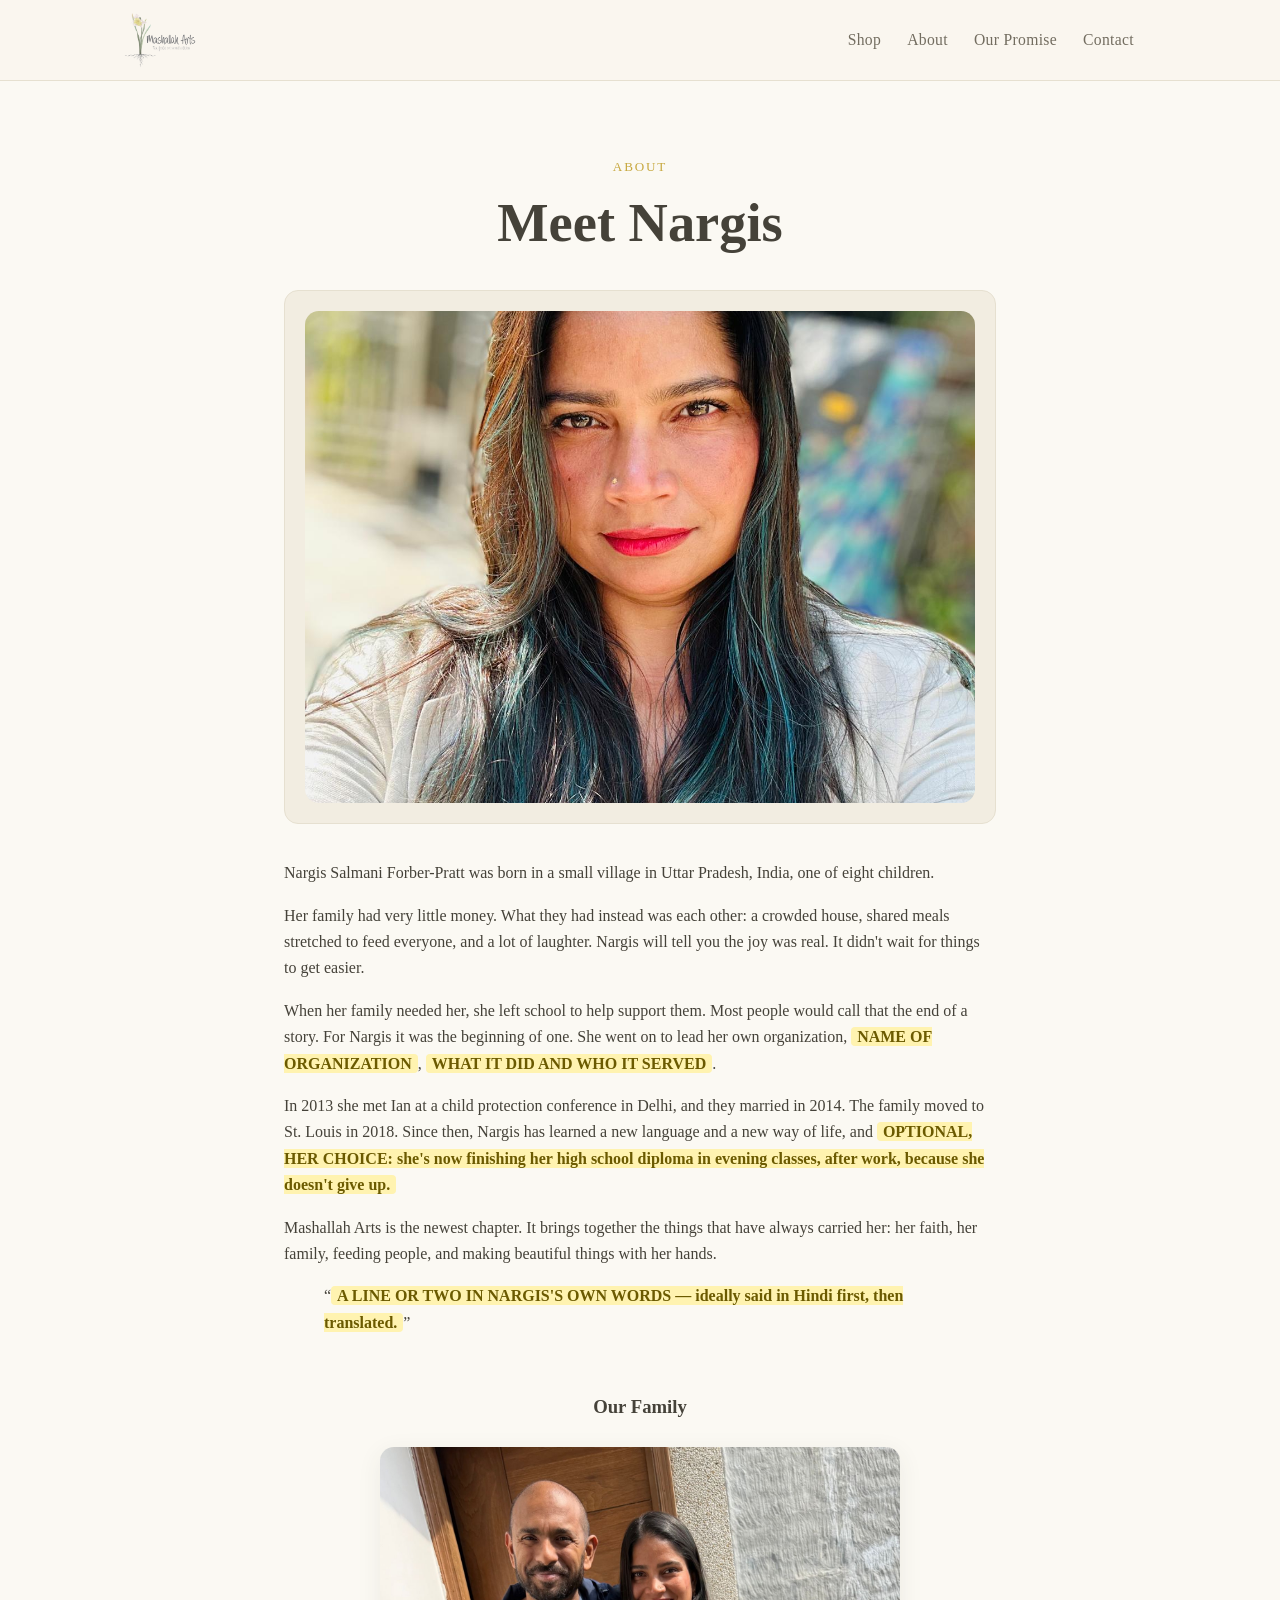
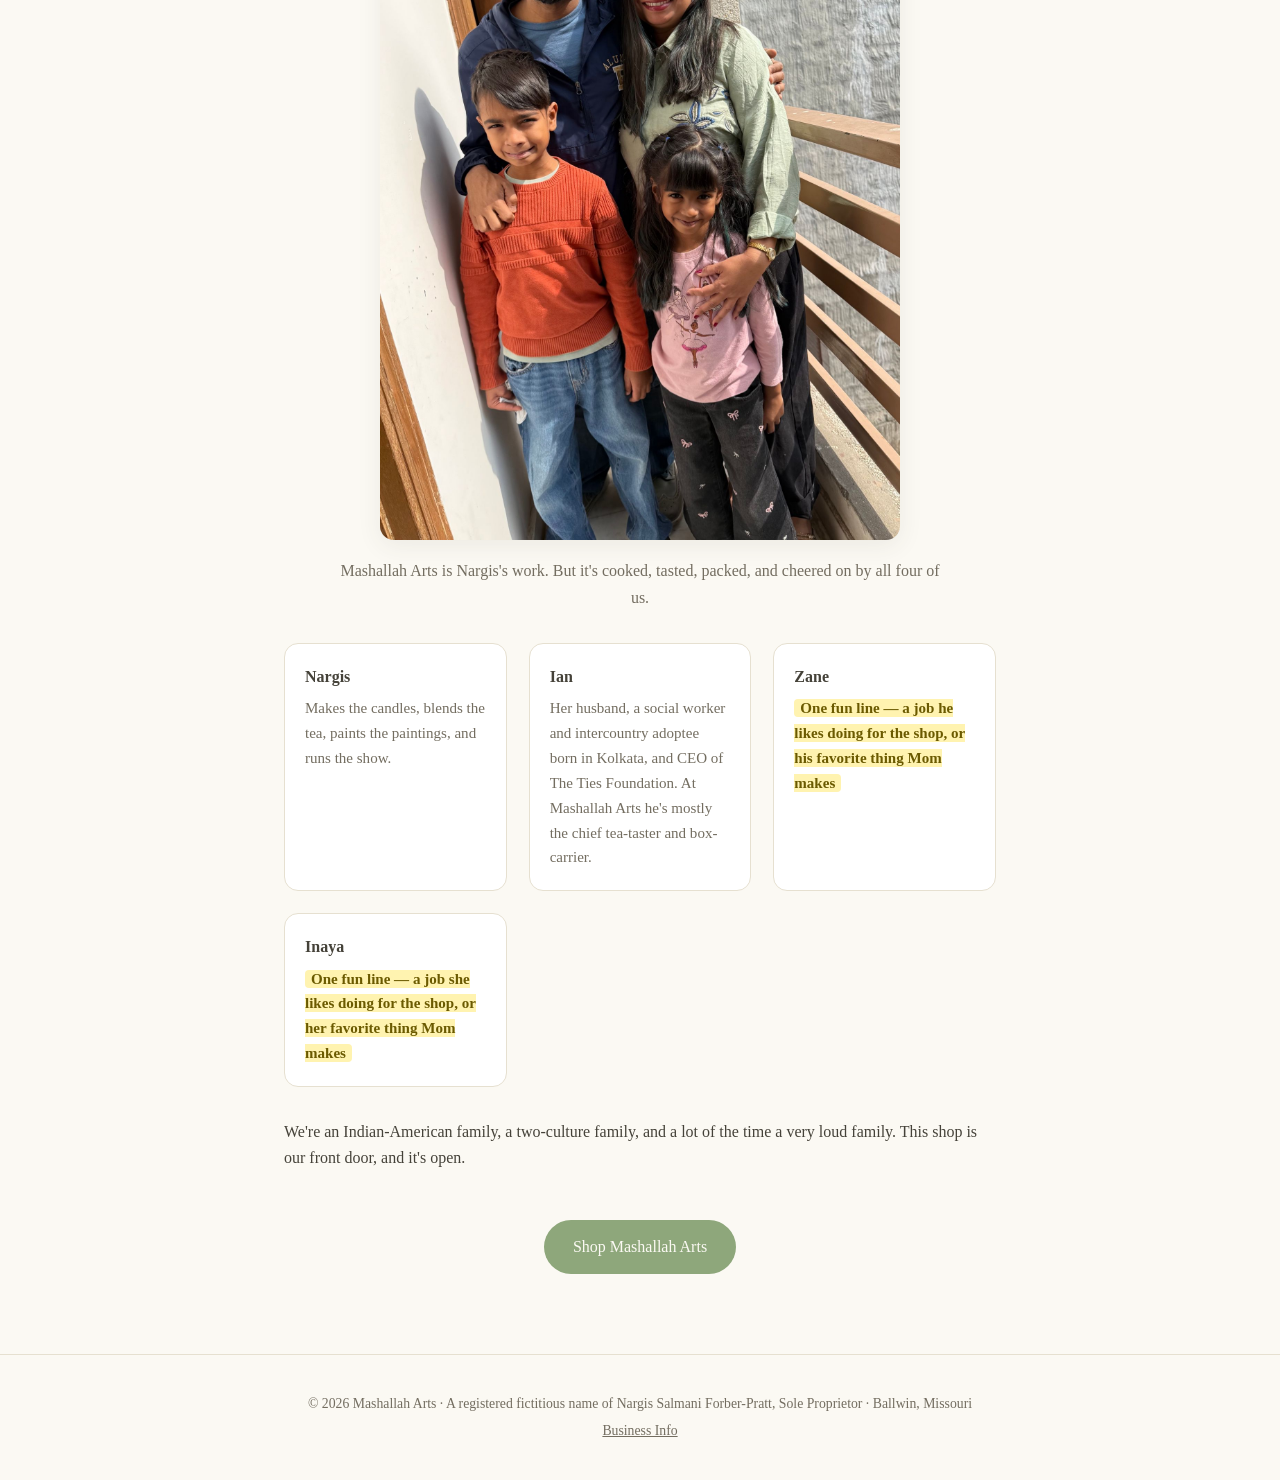
==== about.html @ 8e3b0c5c "Fix logo: transparent background, use as wide wordmark instead of squeezed square icon, sized much l" ====
<!doctype html>
<html lang="en">
<head>
<meta charset="utf-8" />
<meta name="viewport" content="width=device-width, initial-scale=1" />
<title>Meet Nargis — Mashallah Arts</title>
<meta name="description" content="Nargis Salmani Forber-Pratt's story, from a village in Uttar Pradesh to Mashallah Arts in Ballwin, Missouri, and the family behind it." />
<link rel="stylesheet" href="assets/style.css" />
</head>
<body>

<header class="site-header" id="siteHeader">
  <div class="nav-row">
    <a class="brand" href="index.html">
      <span class="brand-mark"><img src="assets/images/logo-wordmark.png" alt="Mashallah Arts logo" /></span>
    </a>
    <nav class="main-nav">
      <a href="shop.html">Shop</a>
      <a href="about.html">About</a>
      <a href="heard-and-seen.html">Our Promise</a>
      <a href="index.html#contact">Contact</a>
      <div id="google_translate_element"></div>
    </nav>
  </div>
</header>

<section class="hero" style="padding-bottom: 12px;">
  <div class="container">
    <span class="eyebrow">About</span>
    <h1>Meet Nargis</h1>
  </div>
</section>

<section style="padding-top: 8px;">
  <div class="container" style="max-width: 760px;">
    <div class="story-photo" style="aspect-ratio: 4/3; margin-bottom: 36px;">
      <img src="assets/images/nargis.jpg" alt="Nargis Salmani Forber-Pratt" />
    </div>

    <p>Nargis Salmani Forber-Pratt was born in a small village in Uttar Pradesh, India, one of eight children.</p>

    <p>Her family had very little money. What they had instead was each other: a crowded house, shared meals stretched to feed everyone, and a lot of laughter. Nargis will tell you the joy was real. It didn't wait for things to get easier.</p>

    <p>When her family needed her, she left school to help support them. Most people would call that the end of a story. For Nargis it was the beginning of one. She went on to lead her own organization, <span class="placeholder">NAME OF ORGANIZATION</span>, <span class="placeholder">WHAT IT DID AND WHO IT SERVED</span>.</p>

    <p>In 2013 she met Ian at a child protection conference in Delhi, and they married in 2014. The family moved to St. Louis in 2018. Since then, Nargis has learned a new language and a new way of life, and <span class="placeholder">OPTIONAL, HER CHOICE: she's now finishing her high school diploma in evening classes, after work, because she doesn't give up.</span></p>

    <p>Mashallah Arts is the newest chapter. It brings together the things that have always carried her: her faith, her family, feeding people, and making beautiful things with her hands.</p>

    <blockquote>&ldquo;<span class="placeholder">A LINE OR TWO IN NARGIS'S OWN WORDS — ideally said in Hindi first, then translated.</span>&rdquo;</blockquote>

    <h3 style="margin-top: 56px; text-align:center;">Our Family</h3>

    <div class="family-strip" style="margin-top: 24px;">
      <img src="assets/images/family.jpg" alt="Nargis with her husband Ian, and their children Zane and Inaya" />
      <p>Mashallah Arts is Nargis's work. But it's cooked, tasted, packed, and cheered on by all four of us.</p>
    </div>

    <div class="family-people">
      <div class="person">
        <h4>Nargis</h4>
        <p>Makes the candles, blends the tea, paints the paintings, and runs the show.</p>
      </div>
      <div class="person">
        <h4>Ian</h4>
        <p>Her husband, a social worker and intercountry adoptee born in Kolkata, and CEO of The Ties Foundation. At Mashallah Arts he's mostly the chief tea-taster and box-carrier.</p>
      </div>
      <div class="person">
        <h4>Zane</h4>
        <p><span class="placeholder">One fun line — a job he likes doing for the shop, or his favorite thing Mom makes</span></p>
      </div>
      <div class="person">
        <h4>Inaya</h4>
        <p><span class="placeholder">One fun line — a job she likes doing for the shop, or her favorite thing Mom makes</span></p>
      </div>
    </div>

    <p style="margin-top: 32px;">We're an Indian-American family, a two-culture family, and a lot of the time a very loud family. This shop is our front door, and it's open.</p>

    <p style="text-align:center; margin-top: 48px;">
      <a class="btn btn-primary" href="shop.html">Shop Mashallah Arts</a>
    </p>
  </div>
</section>

<footer class="site-footer">
  <div class="container">
    <p>&copy; <span id="year"></span> Mashallah Arts &middot; A registered fictitious name of Nargis Salmani Forber-Pratt, Sole Proprietor &middot; Ballwin, Missouri</p>
    <p class="footer-links"><a href="business-info.html">Business Info</a></p>
  </div>
</footer>

<script>
document.getElementById('year').textContent = new Date().getFullYear();
function googleTranslateElementInit() {
  new google.translate.TranslateElement({ pageLanguage: 'en', autoDisplay: false }, 'google_translate_element');
}
</script>
<script src="https://translate.google.com/translate_a/element.js?cb=googleTranslateElementInit"></script>
</body>
</html>
---- assets/style.css ----
:root {
  --cream: #fbf9f3;
  --cream-dark: #f2ede1;
  --ink: #454239;
  --ink-soft: #736d60;
  --saffron: #e3c765;
  --saffron-dark: #c7a83f;
  --leaf: #8ea77b;
  --leaf-dark: #6a8459;
  --leaf-pale: #dbe6d2;
  --line: #e6e0d0;
  --radius: 14px;
  --shadow: 0 6px 24px rgba(69, 66, 57, 0.08);
}

@import url('https://fonts.googleapis.com/css2?family=Archivo:wght@600;800;900&family=Noto+Sans+Devanagari:wght@400;600&display=swap');

* { box-sizing: border-box; }

html { scroll-behavior: smooth; }

body {
  margin: 0;
  font-family: "Georgia", "Iowan Old Style", "Palatino Linotype", serif;
  background: var(--cream);
  color: var(--ink);
  line-height: 1.65;
}

img { max-width: 100%; display: block; }

a { color: var(--leaf-dark); }

.container {
  max-width: 1080px;
  margin: 0 auto;
  padding: 0 24px;
}

/* Header */
header.site-header {
  position: sticky;
  top: 0;
  z-index: 20;
  background: rgba(250, 246, 238, 0.94);
  backdrop-filter: blur(6px);
  border-bottom: 1px solid var(--line);
}

.nav-row {
  display: flex;
  align-items: center;
  justify-content: space-between;
  padding: 12px 24px;
  max-width: 1080px;
  margin: 0 auto;
}

header.site-header.transparent .nav-row { padding: 18px 24px; }

.brand {
  display: flex;
  align-items: center;
  gap: 10px;
  font-family: "Iowan Old Style", Georgia, serif;
  font-size: 1.3rem;
  font-weight: 700;
  color: var(--ink);
  text-decoration: none;
}

.brand-mark {
  display: inline-flex;
  align-items: center;
}
.brand-mark img {
  height: 56px;
  width: auto;
  display: block;
}

header.site-header.transparent .brand-mark img {
  height: 110px;
  filter: drop-shadow(0 2px 10px rgba(0,0,0,0.45));
}

@media (max-width: 760px) {
  .brand-mark img { height: 42px; }
  header.site-header.transparent .brand-mark img { height: 72px; }
}

/* Google Translate widget */
#google_translate_element {
  margin-left: 18px;
  display: inline-block;
  vertical-align: middle;
}
.goog-te-gadget { font-family: inherit !important; font-size: 0 !important; }
.goog-te-gadget .goog-te-combo {
  font-size: 0.86rem;
  padding: 6px 10px;
  border-radius: 999px;
  border: 1px solid var(--line);
  background: #fffdf8;
  color: var(--ink);
}
header.site-header.transparent .goog-te-gadget .goog-te-combo {
  background: rgba(255,255,255,0.15);
  color: #fff;
  border-color: rgba(255,255,255,0.5);
}
.goog-te-banner-frame { display: none !important; }
body { top: 0 !important; }

nav.main-nav a {
  margin-left: 22px;
  text-decoration: none;
  color: var(--ink-soft);
  font-size: 0.98rem;
  letter-spacing: 0.02em;
}

nav.main-nav a:hover { color: var(--leaf-dark); }

/* Transparent overlay header, used on the full-bleed hero page */
header.site-header.transparent {
  position: fixed;
  width: 100%;
  background: transparent;
  border-bottom: 1px solid transparent;
  backdrop-filter: none;
  transition: background 0.3s ease, border-color 0.3s ease;
}
header.site-header.transparent .brand,
header.site-header.transparent nav.main-nav a {
  color: #fff;
  text-shadow: 0 1px 6px rgba(0,0,0,0.35);
}
header.site-header.transparent nav.main-nav a:hover { color: var(--saffron); }
header.site-header.transparent.scrolled {
  background: rgba(250, 246, 238, 0.96);
  border-bottom: 1px solid var(--line);
  backdrop-filter: blur(6px);
}
header.site-header.transparent.scrolled .brand,
header.site-header.transparent.scrolled nav.main-nav a {
  color: var(--ink-soft);
  text-shadow: none;
}
header.site-header.transparent.scrolled .brand { color: var(--ink); }

/* Full-bleed power hero */
.hero-full {
  position: relative;
  min-height: 96vh;
  display: flex;
  align-items: flex-end;
  background-size: cover;
  background-position: center;
  overflow: hidden;
}
.hero-full::after {
  content: "";
  position: absolute;
  inset: 0;
  background: linear-gradient(180deg, rgba(30,28,24,0.15) 0%, rgba(30,28,24,0.35) 55%, rgba(20,19,16,0.82) 100%);
}
.hero-full-inner {
  position: relative;
  z-index: 2;
  padding: 0 24px 64px;
  max-width: 1080px;
  margin: 0 auto;
  width: 100%;
  color: #fff;
}
.hero-full .eyebrow { color: var(--saffron); }
.hero-full h1 {
  font-family: "Archivo", "Helvetica Neue", Arial, sans-serif;
  font-weight: 900;
  font-size: clamp(2.4rem, 7vw, 5rem);
  line-height: 1.02;
  letter-spacing: -0.01em;
  margin: 10px 0 20px;
  max-width: 780px;
}
.hero-full p.lede-full {
  max-width: 560px;
  font-size: clamp(1rem, 1.6vw, 1.2rem);
  color: rgba(255,255,255,0.92);
  margin: 0 0 30px;
}
.hero-full .hero-actions { justify-content: flex-start; }
.hero-full .btn-primary { background: var(--saffron-dark); color: #241f16; font-weight: 600; }
.hero-full .btn-primary:hover { background: var(--saffron); }
.hero-full .btn-outline { border-color: #fff; color: #fff; }
.hero-full .btn-outline:hover { background: #fff; color: var(--ink); }

.scroll-cue {
  position: absolute;
  left: 24px;
  bottom: 24px;
  z-index: 2;
  color: #fff;
  font-size: 0.78rem;
  letter-spacing: 0.14em;
  text-transform: uppercase;
  display: flex;
  align-items: center;
  gap: 8px;
  opacity: 0.85;
}
.scroll-cue .arrow { animation: bob 1.6s ease-in-out infinite; }
@keyframes bob {
  0%, 100% { transform: translateY(0); }
  50% { transform: translateY(5px); }
}

/* Devanagari lines */
.hindi {
  font-family: "Noto Sans Devanagari", "Georgia", serif;
  font-weight: 600;
}

/* Placeholder highlight — nothing ships unfilled */
.placeholder {
  background: #fff3b0;
  color: #6b5a00;
  padding: 1px 6px;
  border-radius: 4px;
  font-style: normal;
  font-weight: 600;
}

/* Hero */
.hero {
  padding: 72px 0 56px;
  text-align: center;
}

.eyebrow {
  display: inline-block;
  font-size: 0.82rem;
  letter-spacing: 0.14em;
  text-transform: uppercase;
  color: var(--saffron-dark);
  margin-bottom: 14px;
}

.hero h1 {
  font-size: clamp(2.2rem, 5vw, 3.4rem);
  margin: 0 0 16px;
  line-height: 1.15;
}

.hero p.lede {
  max-width: 620px;
  margin: 0 auto 30px;
  font-size: 1.15rem;
  color: var(--ink-soft);
}

.btn {
  display: inline-block;
  padding: 13px 28px;
  border-radius: 999px;
  text-decoration: none;
  font-size: 1rem;
  font-family: inherit;
  border: 1px solid transparent;
  cursor: pointer;
}

.btn-primary {
  background: var(--leaf);
  color: var(--cream);
}
.btn-primary:hover { background: var(--leaf-dark); }

.btn-outline {
  border-color: var(--leaf);
  color: var(--leaf-dark);
  background: transparent;
}
.btn-outline:hover { background: var(--leaf); color: var(--cream); }

.hero-actions { display: flex; gap: 14px; justify-content: center; flex-wrap: wrap; }

/* Sections */
section { padding: 64px 0; }
section.alt { background: var(--cream-dark); }

.section-head {
  text-align: center;
  max-width: 640px;
  margin: 0 auto 40px;
}

.section-head .eyebrow { display: block; }

.section-head h2 {
  font-size: clamp(1.7rem, 3vw, 2.2rem);
  margin: 6px 0 10px;
}

.section-head p { color: var(--ink-soft); margin: 0; }

/* Story */
.story-grid {
  display: grid;
  grid-template-columns: 1fr 1fr;
  gap: 48px;
  align-items: center;
}

.story-photo {
  background: var(--cream-dark);
  border: 1px solid var(--line);
  border-radius: var(--radius);
  aspect-ratio: 4 / 5;
  display: flex;
  align-items: center;
  justify-content: center;
  color: var(--ink-soft);
  font-size: 0.95rem;
  text-align: center;
  padding: 20px;
  overflow: hidden;
}
.story-photo img { width: 100%; height: 100%; object-fit: cover; border-radius: var(--radius); }

.family-strip {
  margin-top: 56px;
  text-align: center;
}
.family-strip img {
  border-radius: var(--radius);
  max-width: 520px;
  margin: 0 auto 18px;
  box-shadow: var(--shadow);
}
.family-strip p { max-width: 620px; margin: 0 auto; color: var(--ink-soft); }

.story-text h3 { margin-top: 0; }
.story-text p { color: var(--ink-soft); }
.story-text a.readmore { font-weight: bold; }

/* Shop cards */
.card-grid {
  display: grid;
  grid-template-columns: repeat(auto-fit, minmax(260px, 1fr));
  gap: 28px;
}

.card {
  background: #fff;
  border: 1px solid var(--line);
  border-radius: var(--radius);
  box-shadow: var(--shadow);
  overflow: hidden;
  display: flex;
  flex-direction: column;
}

.card-photo {
  aspect-ratio: 4 / 3;
  background: var(--cream-dark);
  display: flex;
  align-items: center;
  justify-content: center;
  color: var(--ink-soft);
  font-size: 2.4rem;
  overflow: hidden;
}
.card-photo img { width: 100%; height: 100%; object-fit: cover; }

.card-price {
  font-weight: bold;
  color: var(--leaf-dark);
  font-size: 1.05rem;
}

.card-body { padding: 22px 24px 26px; display: flex; flex-direction: column; gap: 10px; flex: 1; }
.card-body h3 { margin: 0; }
.card-body p { margin: 0; color: var(--ink-soft); font-size: 0.96rem; flex: 1; }

.card-body .btn { align-self: flex-start; margin-top: 6px; }

/* How to order */
.steps {
  display: grid;
  grid-template-columns: repeat(auto-fit, minmax(220px, 1fr));
  gap: 26px;
}

.step {
  background: #fff;
  border: 1px solid var(--line);
  border-radius: var(--radius);
  padding: 26px 22px;
}

.step .step-num {
  display: inline-flex;
  width: 32px; height: 32px;
  border-radius: 50%;
  background: var(--saffron);
  color: #fff;
  align-items: center;
  justify-content: center;
  font-weight: bold;
  margin-bottom: 12px;
}

.step h3 { margin: 0 0 6px; font-size: 1.05rem; }
.step p { margin: 0; color: var(--ink-soft); font-size: 0.94rem; }

/* Contact */
.contact-box {
  max-width: 560px;
  margin: 0 auto;
  text-align: center;
  background: #fff;
  border: 1px solid var(--line);
  border-radius: var(--radius);
  padding: 40px 32px;
  box-shadow: var(--shadow);
}

.contact-box a.email { font-size: 1.2rem; font-weight: bold; }

.social-row { margin-top: 18px; display: flex; gap: 16px; justify-content: center; }
.social-row a { text-decoration: none; color: var(--ink-soft); border: 1px solid var(--line); padding: 8px 16px; border-radius: 999px; font-size: 0.9rem; }
.social-row a:hover { border-color: var(--leaf); color: var(--leaf-dark); }

/* Narrow prose blocks (home story sections, about, promise) */
.prose-block {
  max-width: 720px;
  margin: 0 auto;
  text-align: center;
}
.prose-block h2 { font-size: clamp(1.5rem, 3vw, 2rem); margin: 6px 0 18px; }
.prose-block p { color: var(--ink-soft); text-align: left; }
.prose-block blockquote {
  margin: 24px 0 0;
  padding: 20px 24px;
  border-left: 3px solid var(--leaf);
  background: var(--cream-dark);
  border-radius: 0 var(--radius) var(--radius) 0;
  font-style: italic;
  text-align: left;
  color: var(--ink);
}

.shop-list { max-width: 780px; margin: 0 auto; }
.shop-item { padding: 26px 0; border-bottom: 1px solid var(--line); }
.shop-item:last-child { border-bottom: none; }
.shop-item h3 { margin: 0 0 8px; }
.shop-item p { margin: 0; color: var(--ink-soft); }

.family-people {
  display: grid;
  grid-template-columns: repeat(auto-fit, minmax(200px, 1fr));
  gap: 22px;
  margin-top: 32px;
  text-align: left;
}
.family-people .person {
  background: #fff;
  border: 1px solid var(--line);
  border-radius: var(--radius);
  padding: 20px;
}
.family-people .person h4 { margin: 0 0 6px; }
.family-people .person p { margin: 0; color: var(--ink-soft); font-size: 0.94rem; }

/* Footer */
footer.site-footer {
  border-top: 1px solid var(--line);
  padding: 34px 0;
  text-align: center;
  color: var(--ink-soft);
  font-size: 0.86rem;
}

footer.site-footer p { margin: 4px 0; }
footer.site-footer .footer-links a { color: var(--ink-soft); margin: 0 8px; }

/* You Are Important note page */
.note-page {
  background: linear-gradient(180deg, var(--leaf-pale) 0%, var(--cream) 55%);
  min-height: 70vh;
  display: flex;
  align-items: center;
  padding: 72px 24px;
}

.note-card {
  max-width: 640px;
  margin: 0 auto;
  background: #fffdf8;
  border: 1px solid var(--line);
  border-radius: 20px;
  box-shadow: 0 12px 40px rgba(69, 66, 57, 0.12);
  padding: 56px 48px;
  text-align: center;
}

.note-card .brand-mark { display: block; margin: 0 auto 20px; }
.note-card .brand-mark img { height: 70px; margin: 0 auto; }

.note-card h1 {
  font-family: "Segoe Script", "Bradley Hand", "Iowan Old Style", cursive, serif;
  font-size: clamp(1.8rem, 4vw, 2.6rem);
  color: var(--ink);
  margin: 0 0 24px;
}

.note-card p {
  font-size: 1.08rem;
  color: var(--ink-soft);
  margin: 0 0 18px;
}

.note-card .signoff {
  margin-top: 30px;
  font-style: italic;
  color: var(--leaf-dark);
}

@media (max-width: 760px) {
  .story-grid { grid-template-columns: 1fr; }
  nav.main-nav a { margin-left: 14px; font-size: 0.9rem; }
  .note-card { padding: 40px 26px; }
}
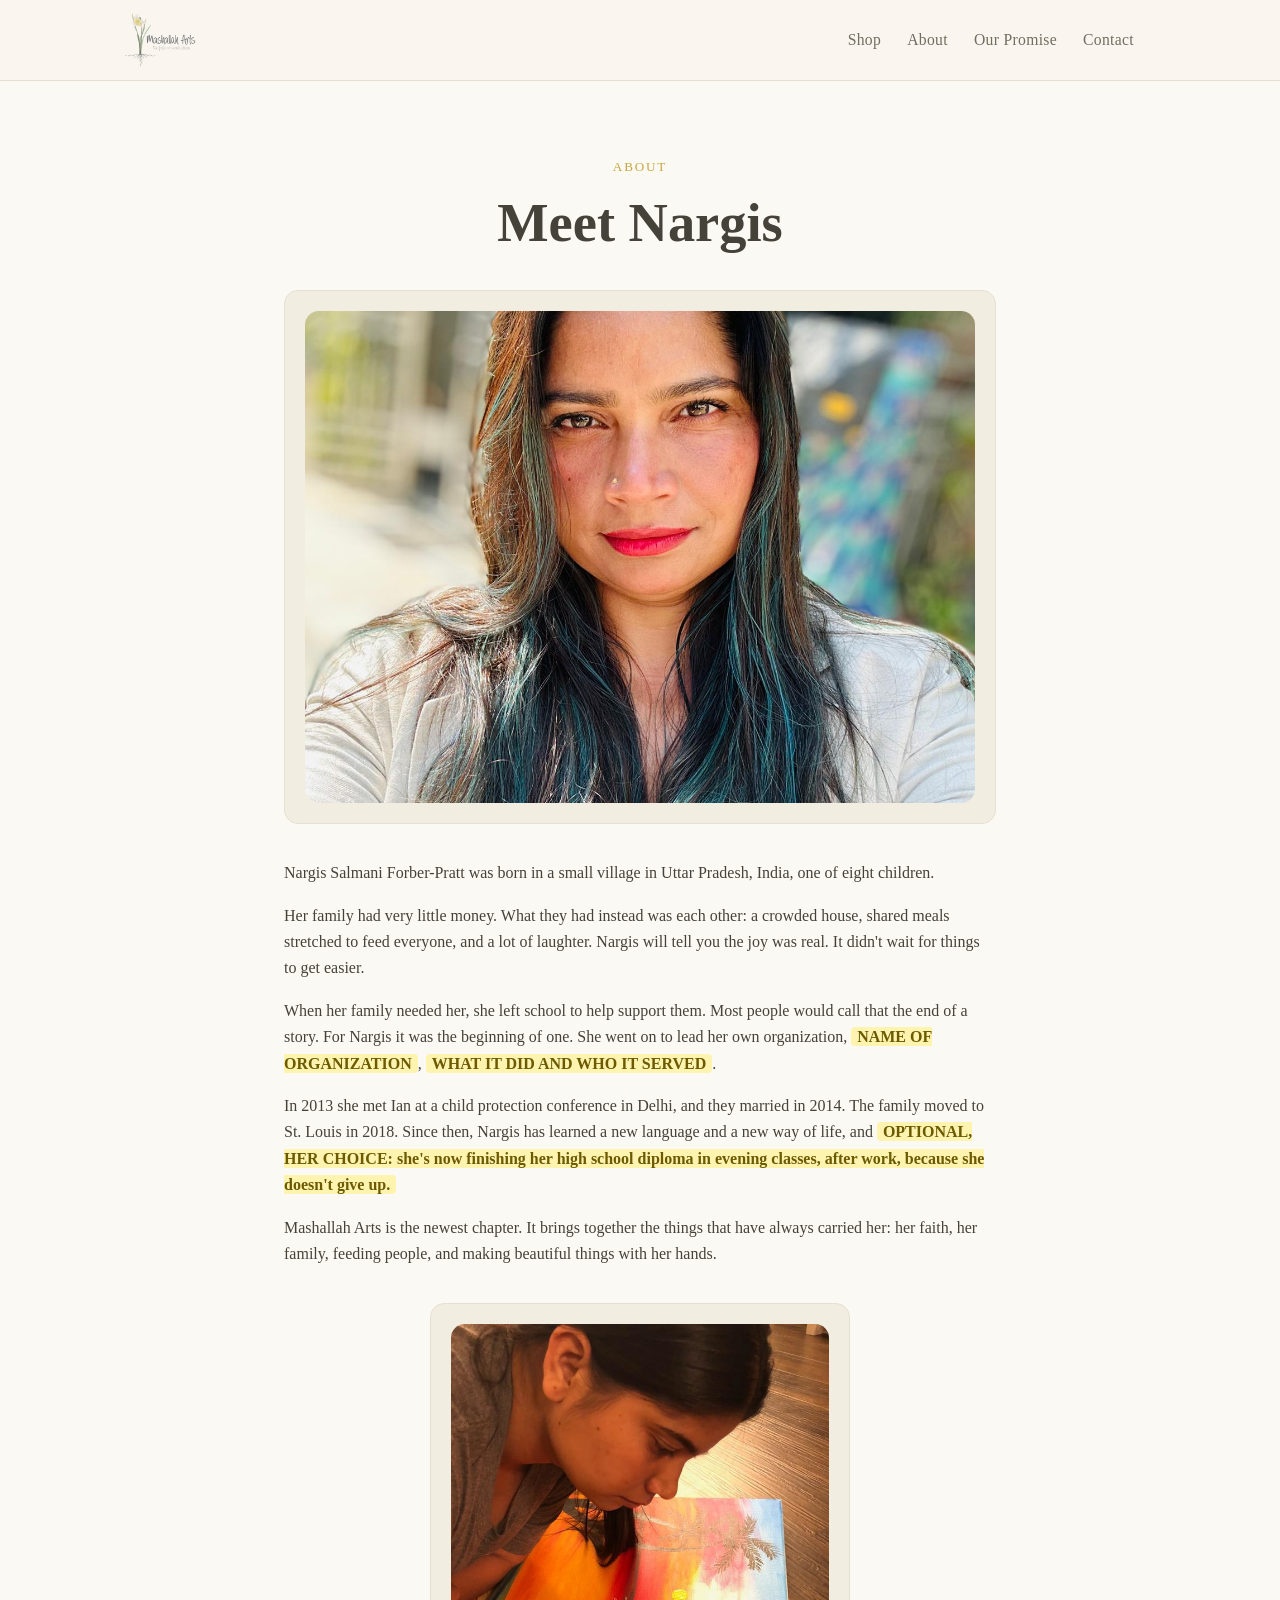
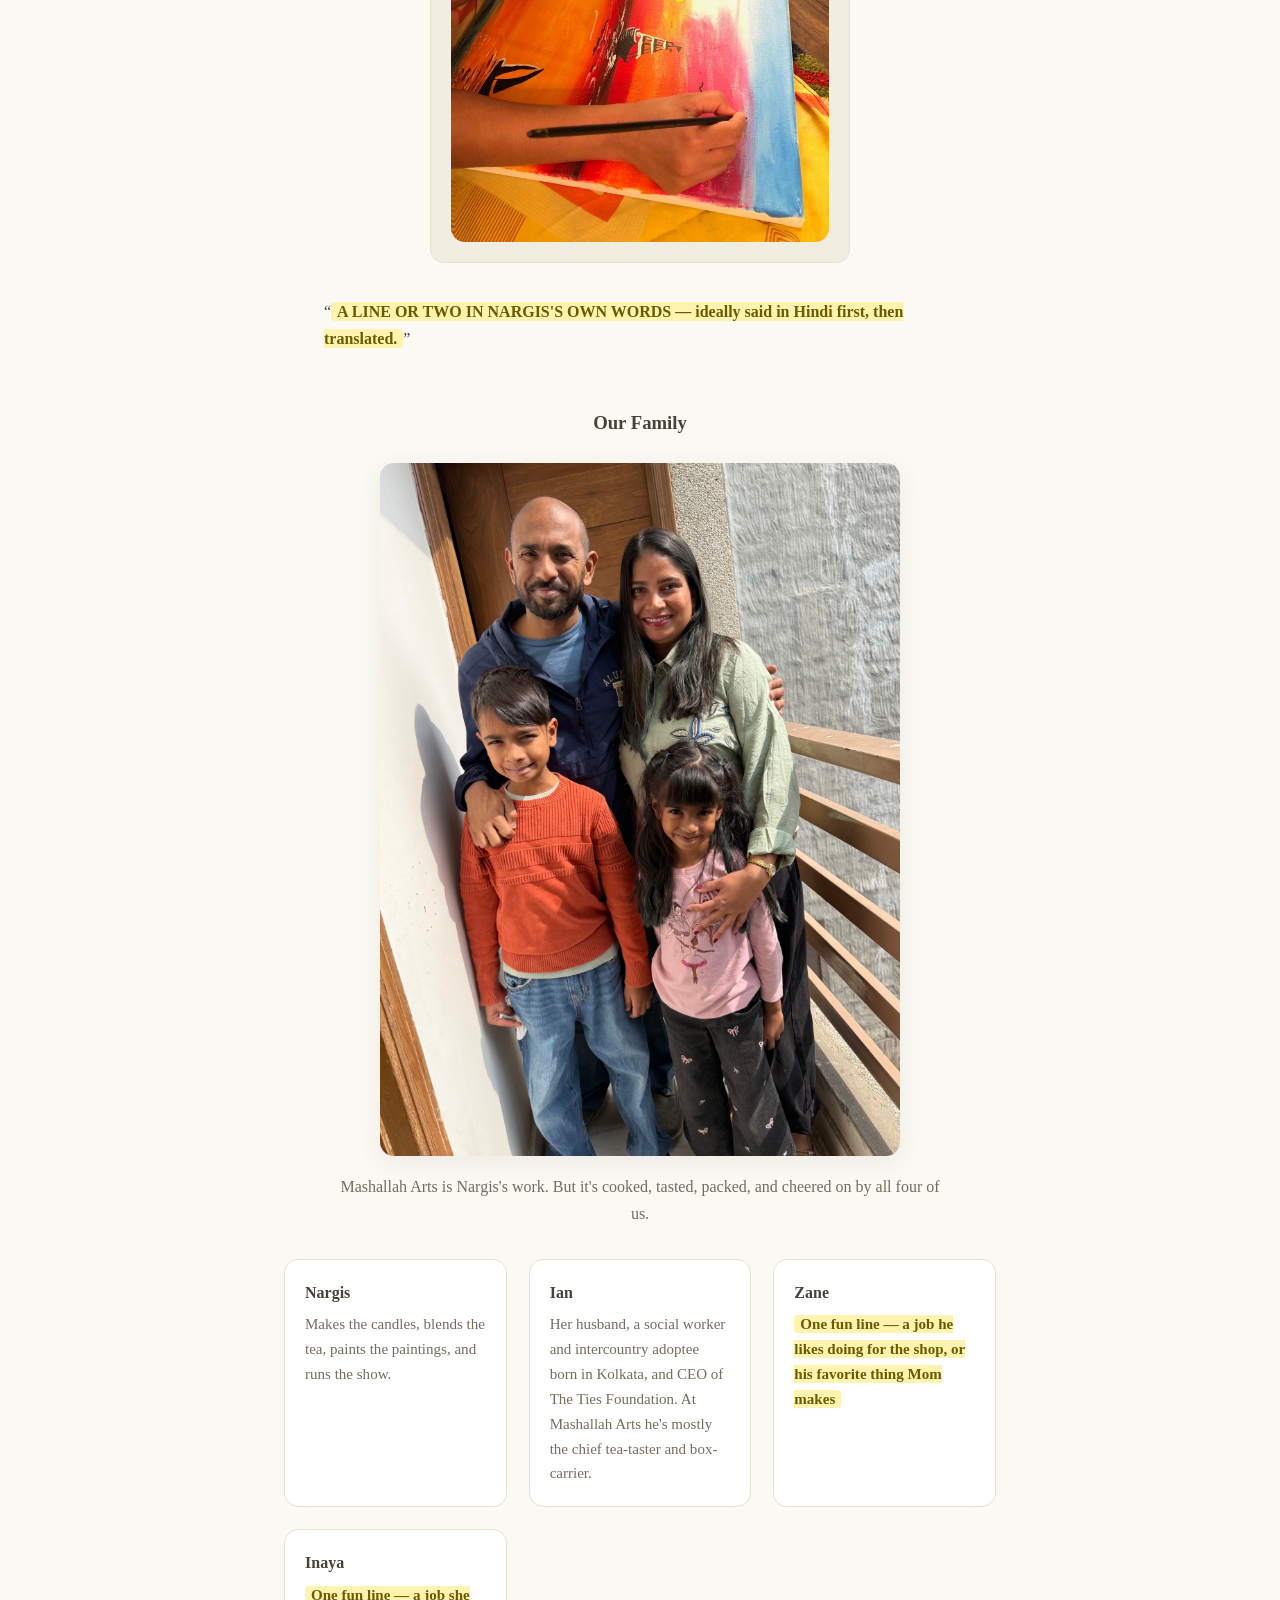
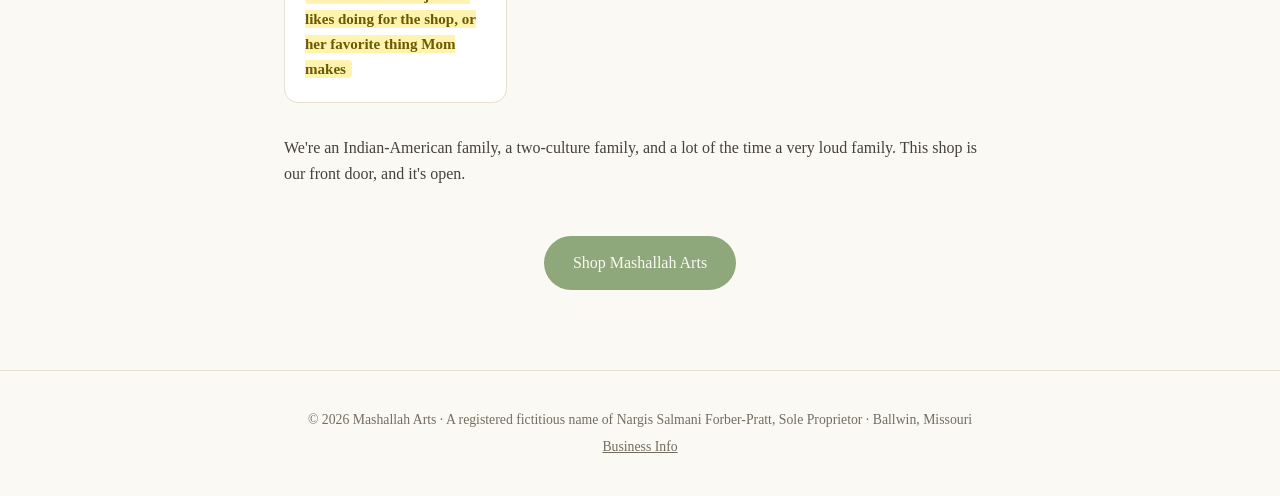
==== commit be94590d: "Add real paintings, market photo, painting action-shot, contact page with form and phone number, and" ====
--- a/about.html
+++ b/about.html
@@ -18,7 +18,7 @@
       <a href="shop.html">Shop</a>
       <a href="about.html">About</a>
       <a href="heard-and-seen.html">Our Promise</a>
-      <a href="index.html#contact">Contact</a>
+      <a href="contact.html">Contact</a>
       <div id="google_translate_element"></div>
     </nav>
   </div>
@@ -46,6 +46,10 @@
     <p>In 2013 she met Ian at a child protection conference in Delhi, and they married in 2014. The family moved to St. Louis in 2018. Since then, Nargis has learned a new language and a new way of life, and <span class="placeholder">OPTIONAL, HER CHOICE: she's now finishing her high school diploma in evening classes, after work, because she doesn't give up.</span></p>
 
     <p>Mashallah Arts is the newest chapter. It brings together the things that have always carried her: her faith, her family, feeding people, and making beautiful things with her hands.</p>
+
+    <div class="story-photo" style="aspect-ratio: 3/4; max-width: 420px; margin: 36px auto;">
+      <img src="assets/images/nargis-painting.jpg" alt="Nargis painting an original canvas" />
+    </div>
 
     <blockquote>&ldquo;<span class="placeholder">A LINE OR TWO IN NARGIS'S OWN WORDS — ideally said in Hindi first, then translated.</span>&rdquo;</blockquote>
 
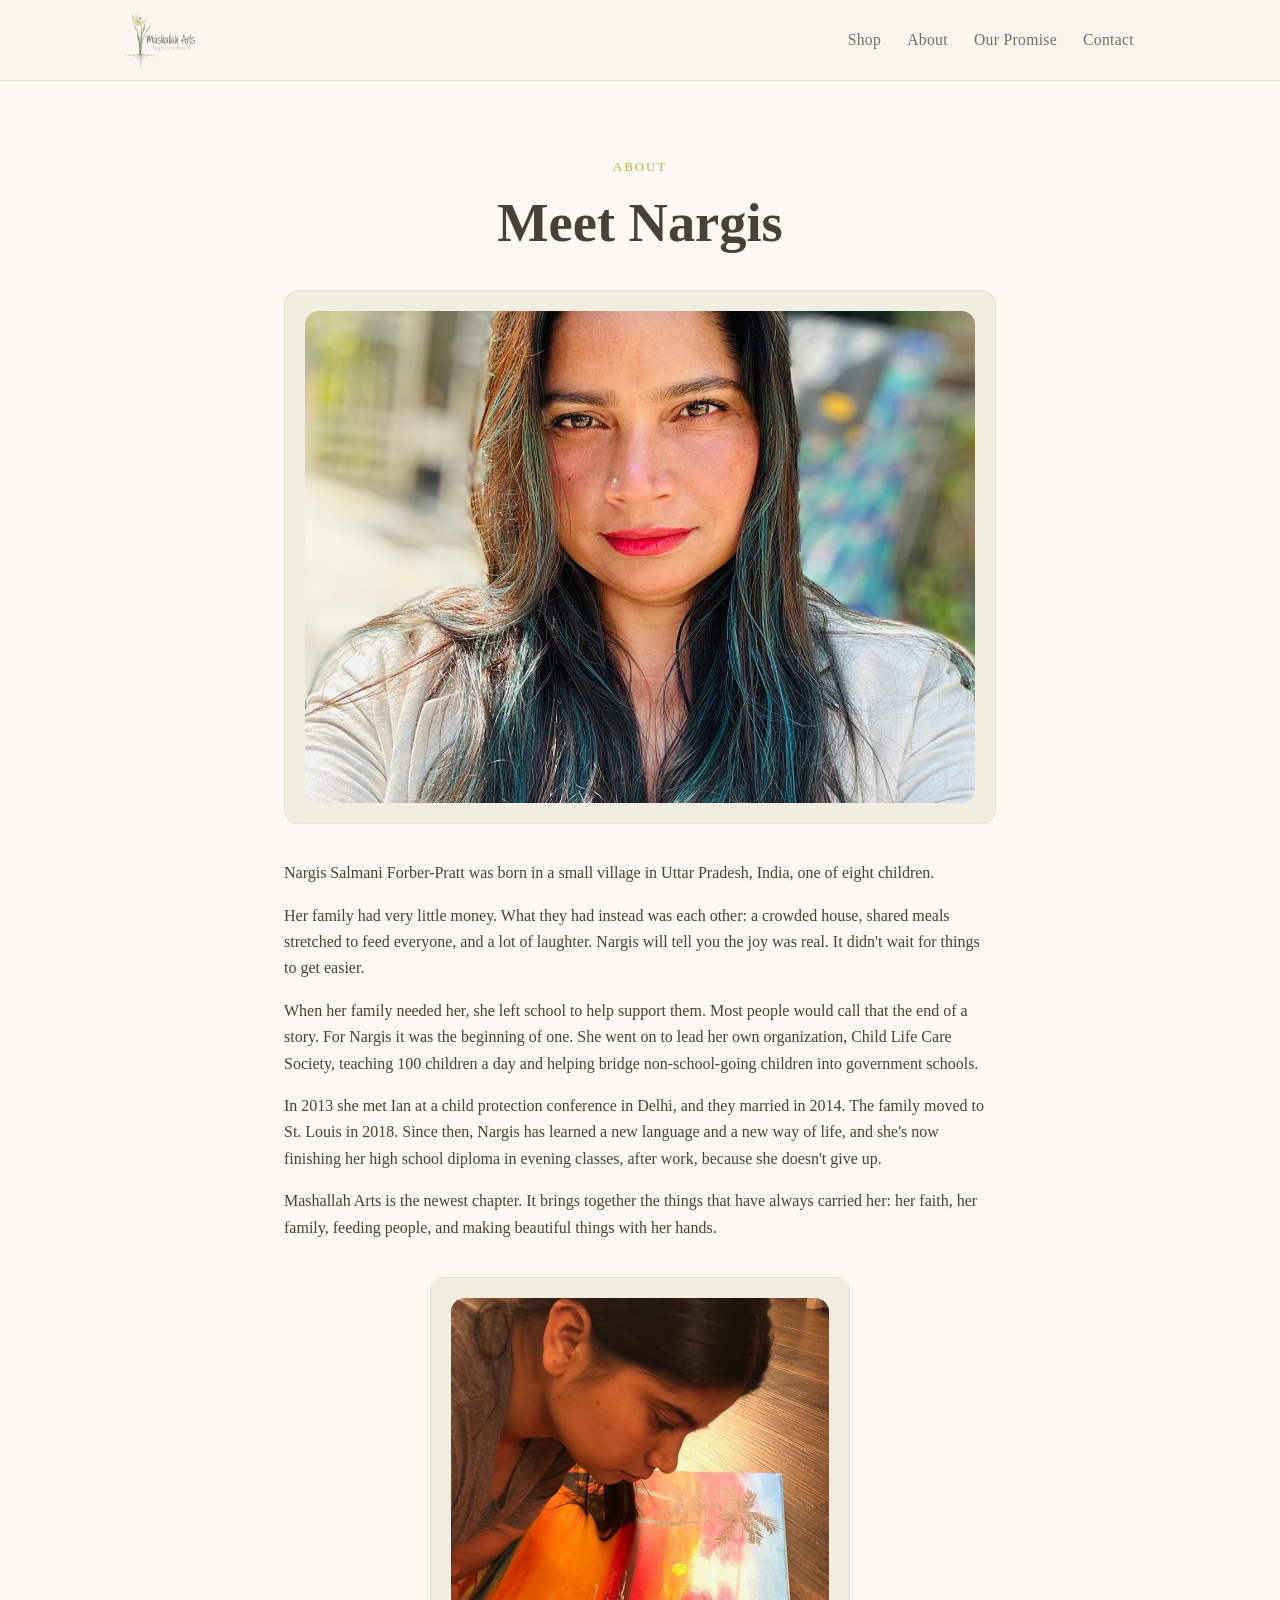
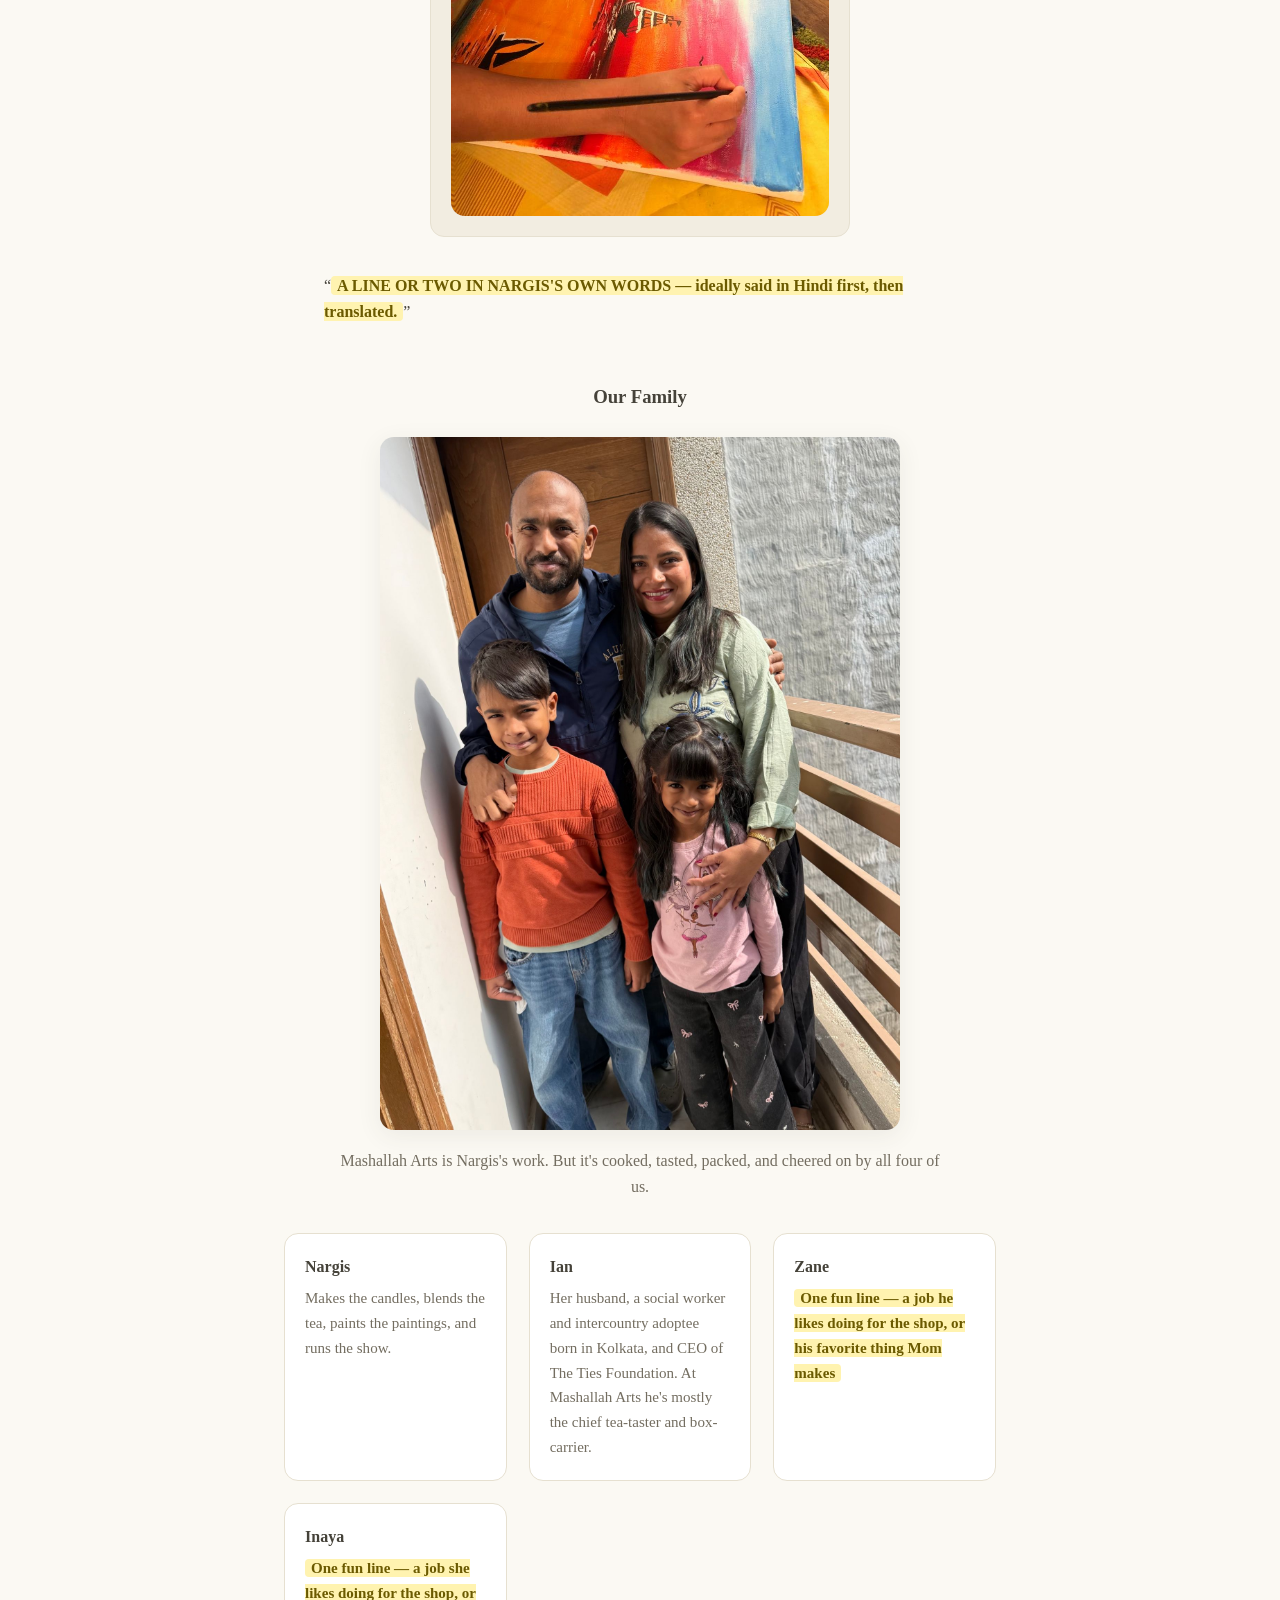
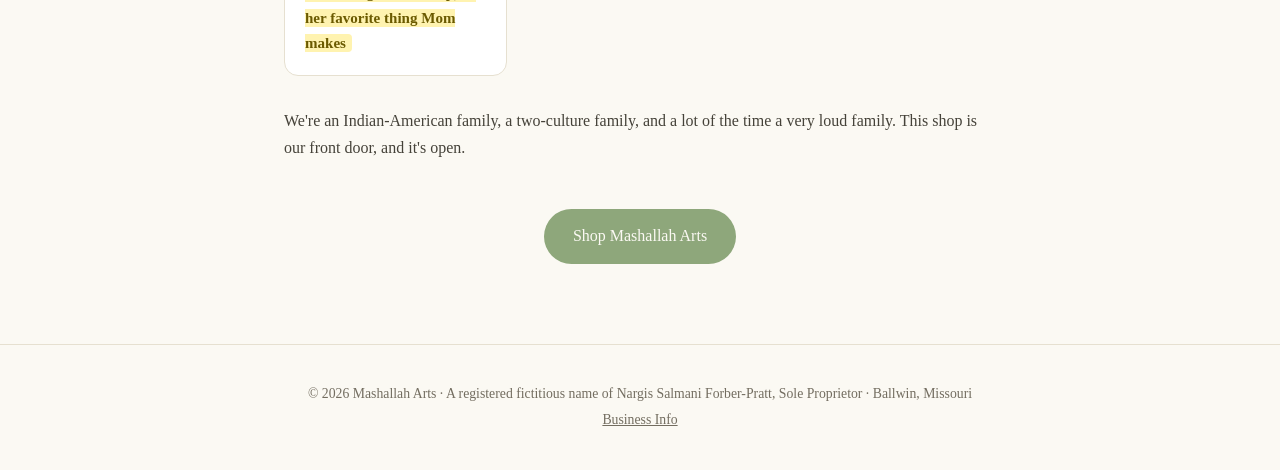
==== commit c43c5c3f: "Fill in Nargis's organization in India (Child Life Care Society) and her ongoing high school diploma" ====
--- a/about.html
+++ b/about.html
@@ -41,9 +41,9 @@
 
     <p>Her family had very little money. What they had instead was each other: a crowded house, shared meals stretched to feed everyone, and a lot of laughter. Nargis will tell you the joy was real. It didn't wait for things to get easier.</p>
 
-    <p>When her family needed her, she left school to help support them. Most people would call that the end of a story. For Nargis it was the beginning of one. She went on to lead her own organization, <span class="placeholder">NAME OF ORGANIZATION</span>, <span class="placeholder">WHAT IT DID AND WHO IT SERVED</span>.</p>
+    <p>When her family needed her, she left school to help support them. Most people would call that the end of a story. For Nargis it was the beginning of one. She went on to lead her own organization, Child Life Care Society, teaching 100 children a day and helping bridge non-school-going children into government schools.</p>
 
-    <p>In 2013 she met Ian at a child protection conference in Delhi, and they married in 2014. The family moved to St. Louis in 2018. Since then, Nargis has learned a new language and a new way of life, and <span class="placeholder">OPTIONAL, HER CHOICE: she's now finishing her high school diploma in evening classes, after work, because she doesn't give up.</span></p>
+    <p>In 2013 she met Ian at a child protection conference in Delhi, and they married in 2014. The family moved to St. Louis in 2018. Since then, Nargis has learned a new language and a new way of life, and she's now finishing her high school diploma in evening classes, after work, because she doesn't give up.</p>
 
     <p>Mashallah Arts is the newest chapter. It brings together the things that have always carried her: her faith, her family, feeding people, and making beautiful things with her hands.</p>
 
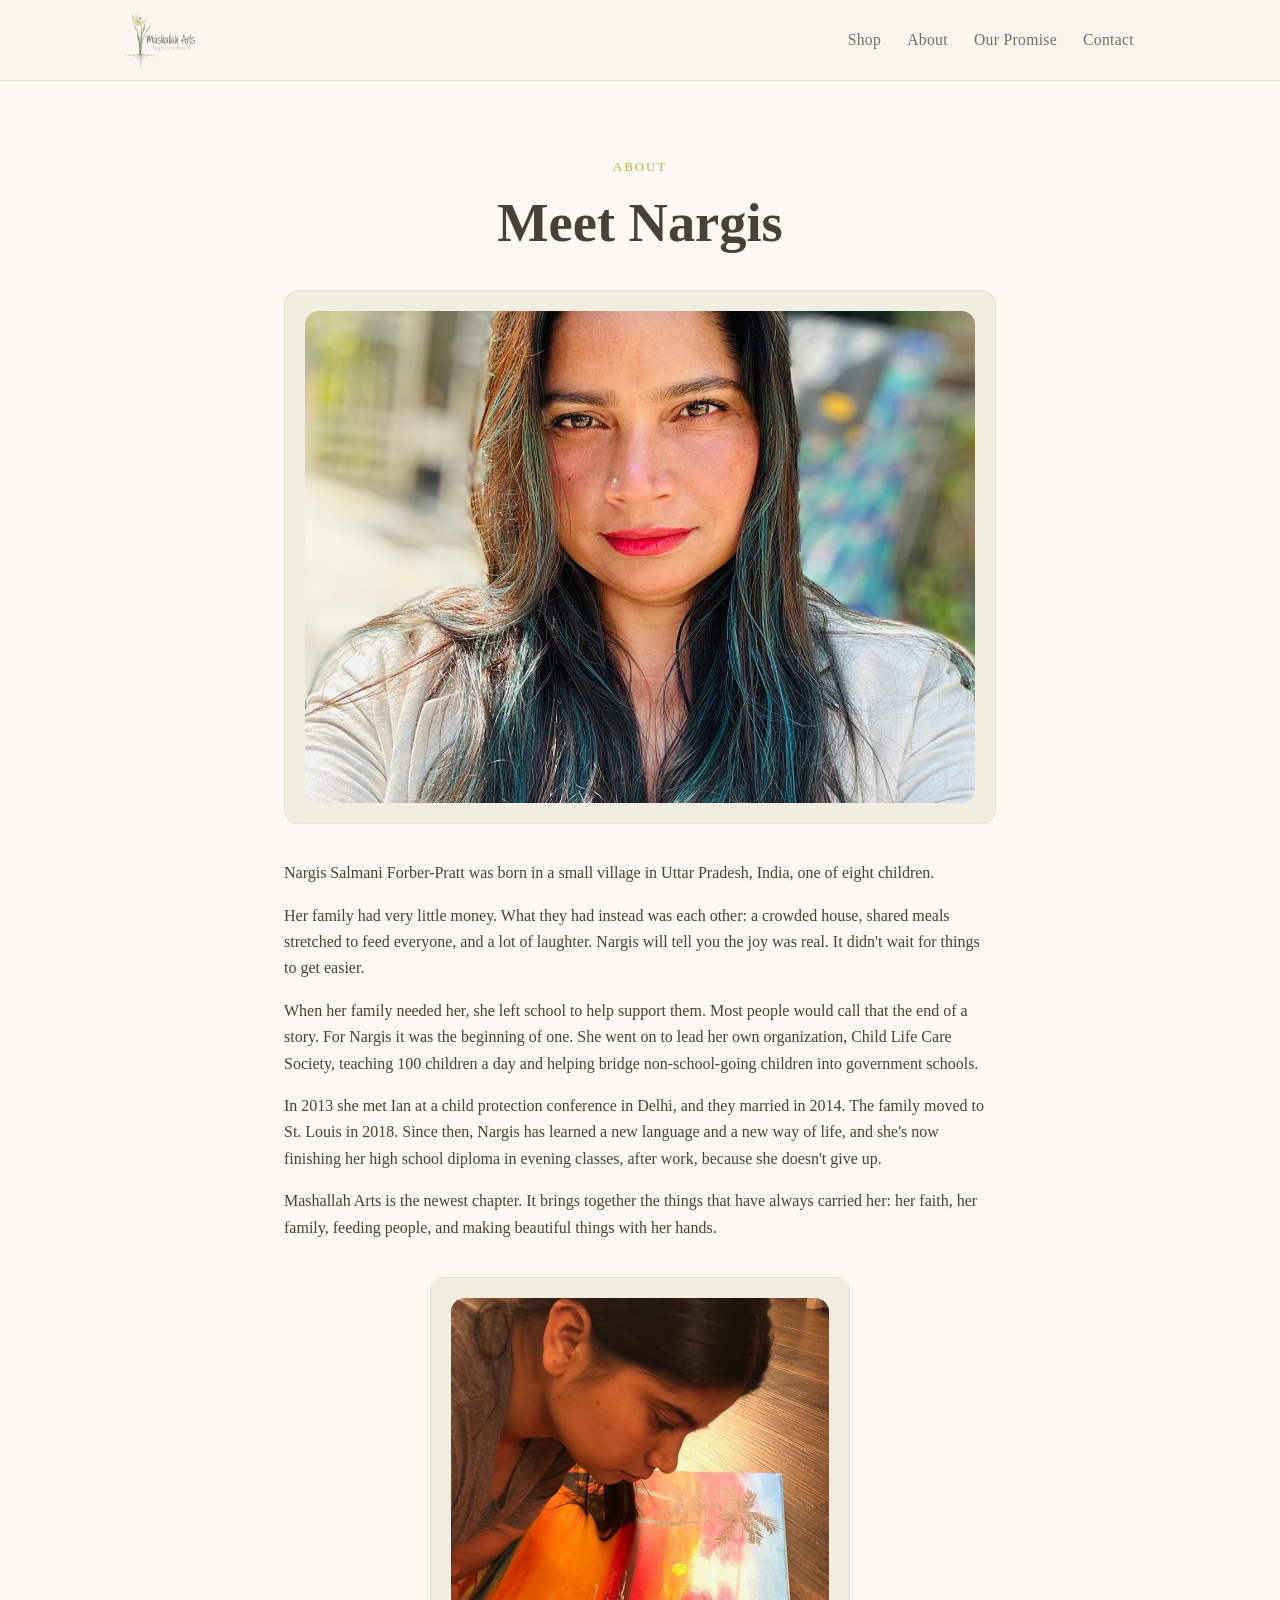
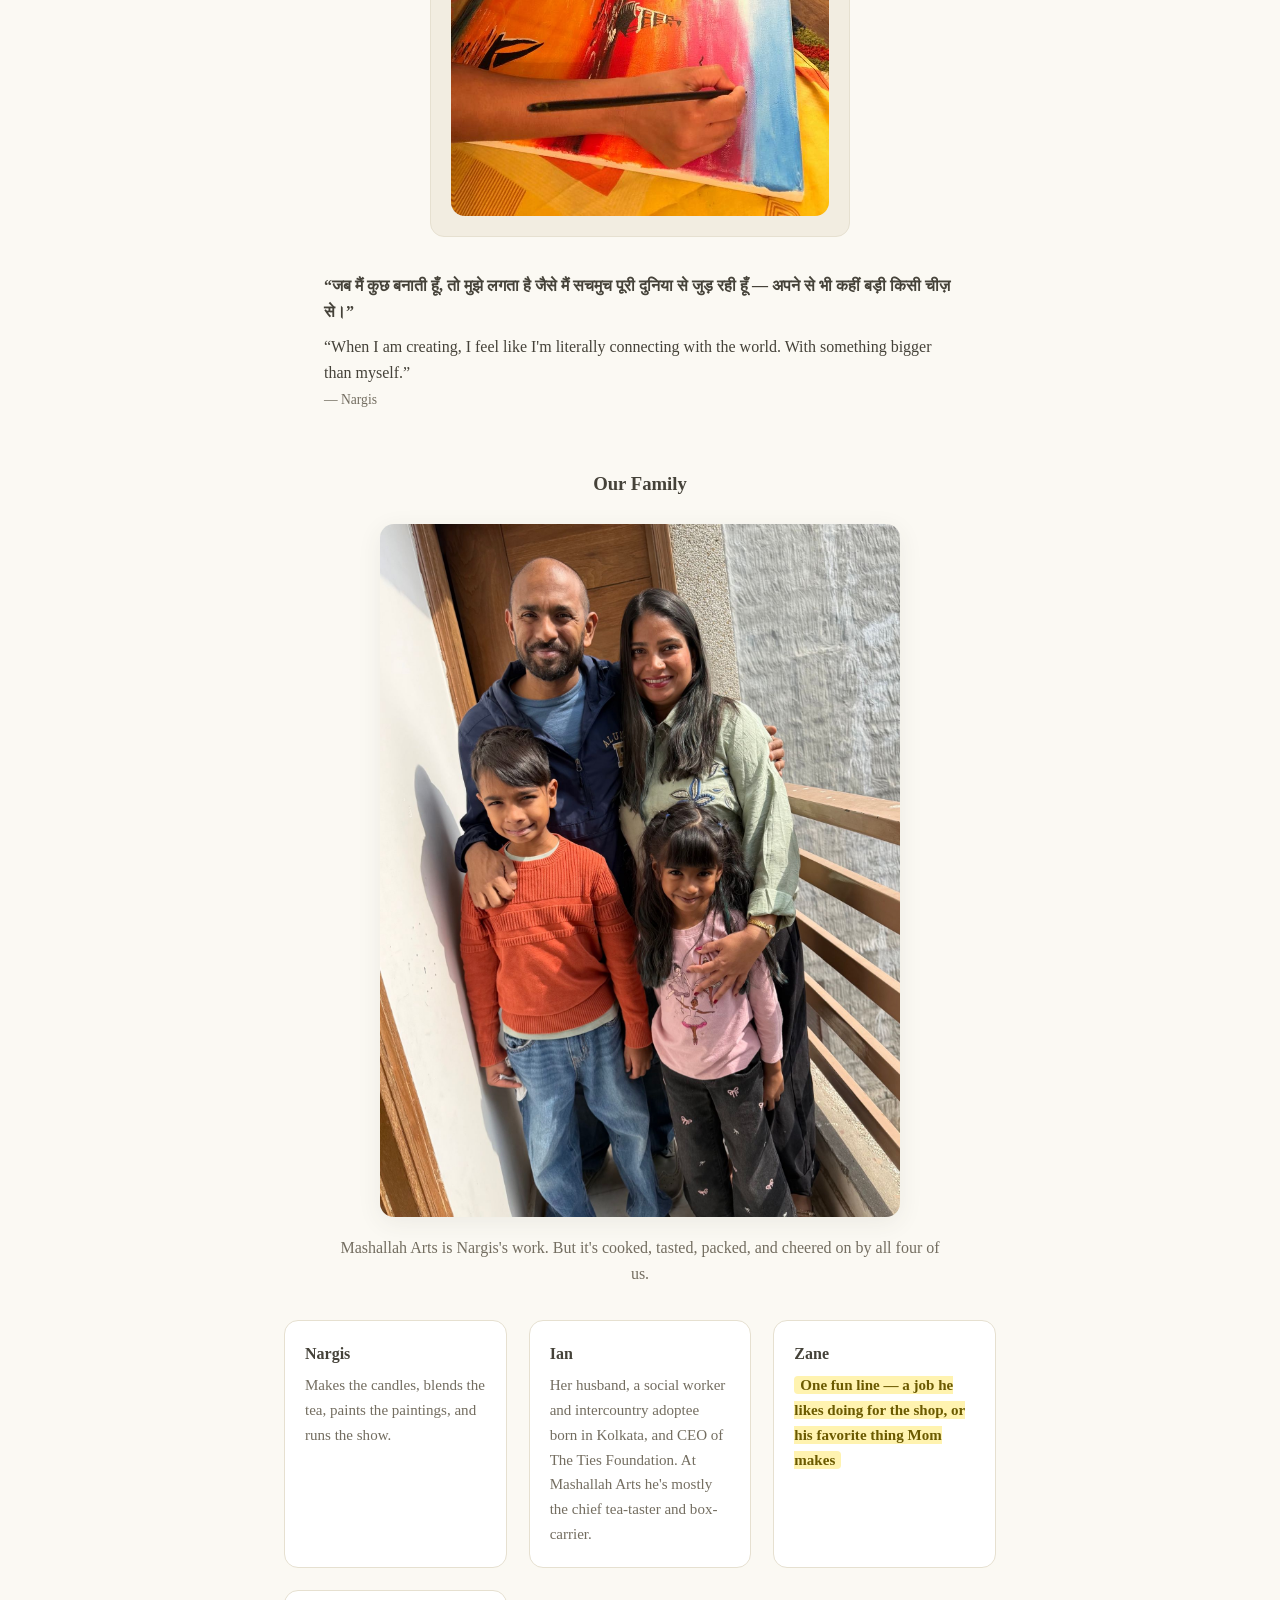
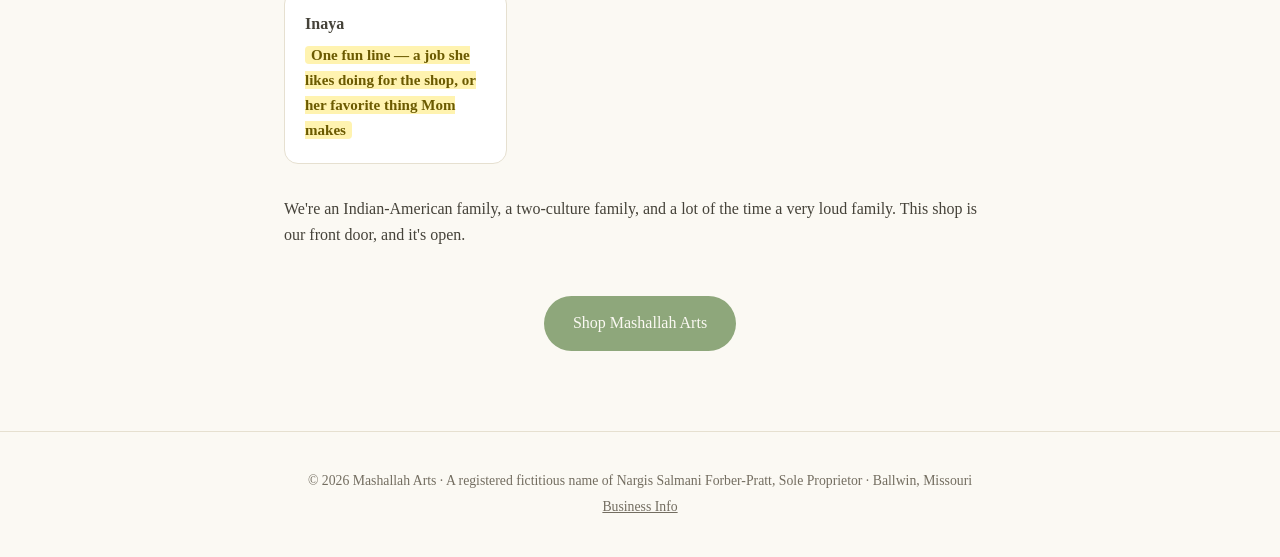
==== commit b98996e0: "Add Nargis's own words quote in Hindi and English" ====
--- a/about.html
+++ b/about.html
@@ -51,7 +51,11 @@
       <img src="assets/images/nargis-painting.jpg" alt="Nargis painting an original canvas" />
     </div>
 
-    <blockquote>&ldquo;<span class="placeholder">A LINE OR TWO IN NARGIS'S OWN WORDS — ideally said in Hindi first, then translated.</span>&rdquo;</blockquote>
+    <blockquote>
+      <span class="hindi">&ldquo;जब मैं कुछ बनाती हूँ, तो मुझे लगता है जैसे मैं सचमुच पूरी दुनिया से जुड़ रही हूँ — अपने से भी कहीं बड़ी किसी चीज़ से।&rdquo;</span><br />
+      <span style="display:inline-block; margin-top: 8px;">&ldquo;When I am creating, I feel like I'm literally connecting with the world. With something bigger than myself.&rdquo;</span>
+      <br /><span style="font-size:0.85rem; color: var(--ink-soft); font-style: normal;">— Nargis</span>
+    </blockquote>
 
     <h3 style="margin-top: 56px; text-align:center;">Our Family</h3>
 
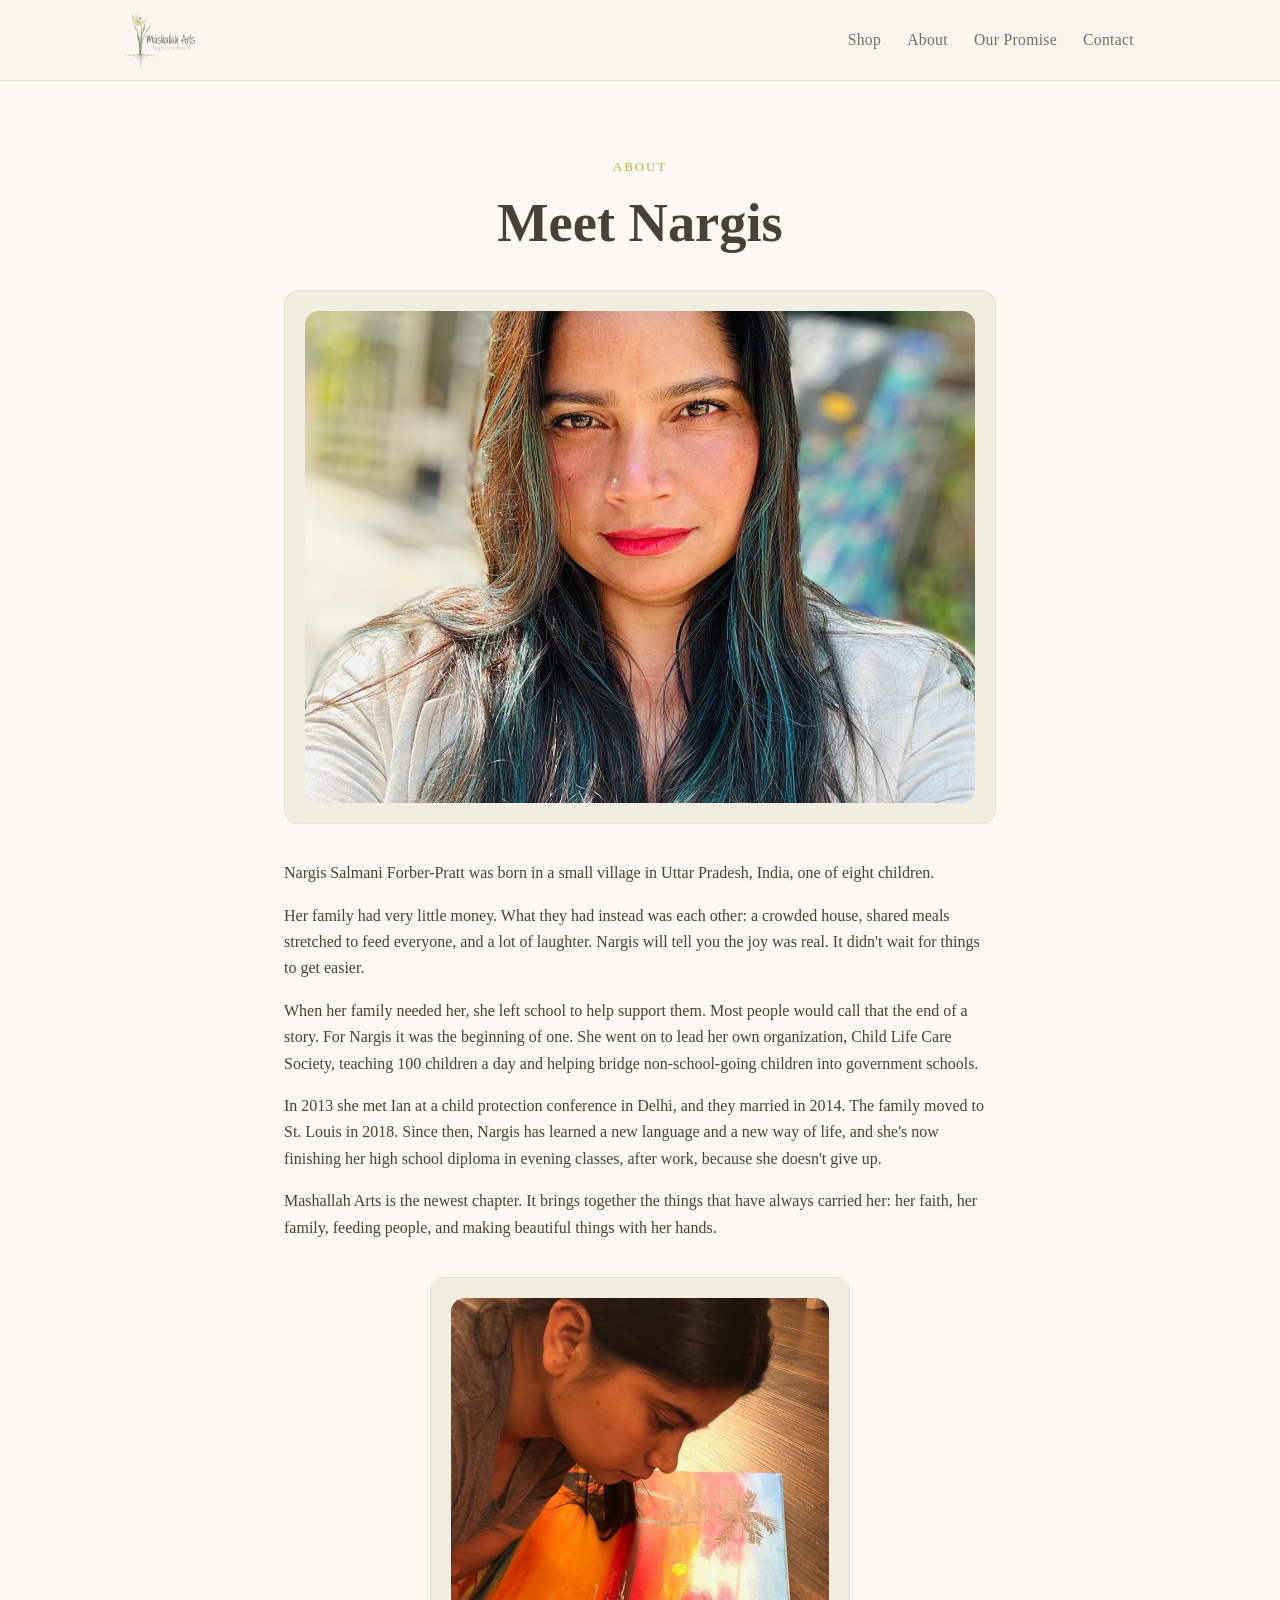
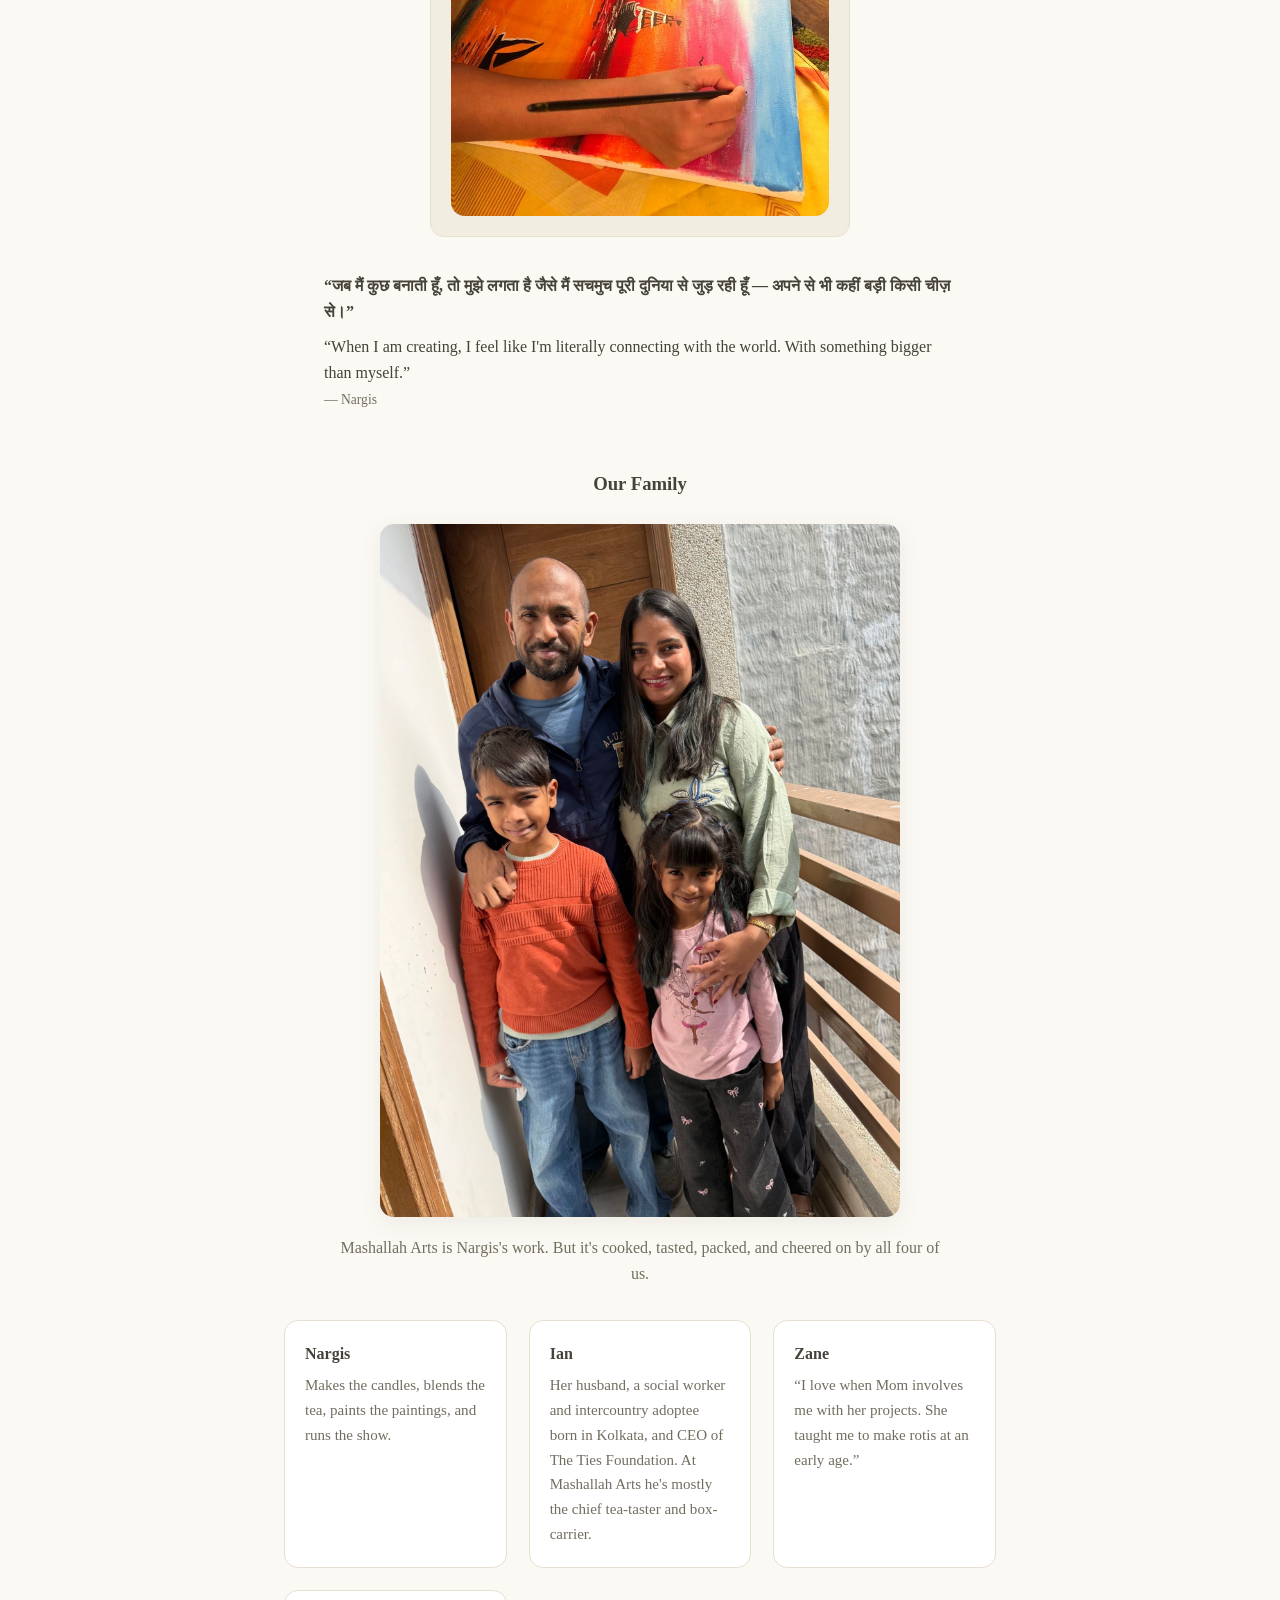
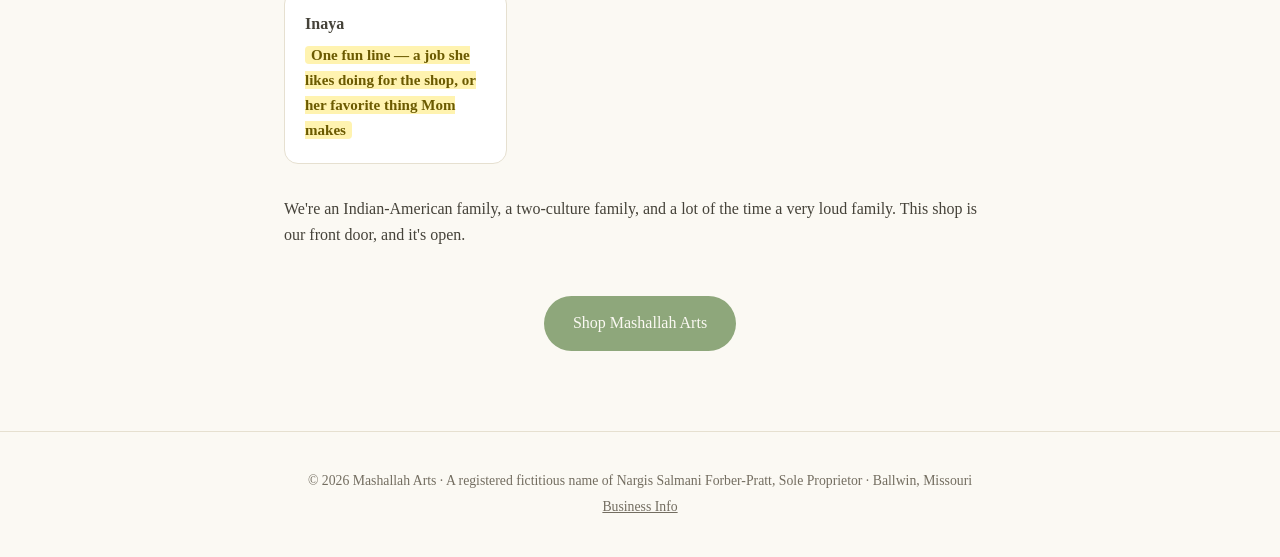
==== commit a877e152: "Add Zane's quote about helping Mom and learning to make rotis" ====
--- a/about.html
+++ b/about.html
@@ -75,7 +75,7 @@
       </div>
       <div class="person">
         <h4>Zane</h4>
-        <p><span class="placeholder">One fun line — a job he likes doing for the shop, or his favorite thing Mom makes</span></p>
+        <p>&ldquo;I love when Mom involves me with her projects. She taught me to make rotis at an early age.&rdquo;</p>
       </div>
       <div class="person">
         <h4>Inaya</h4>
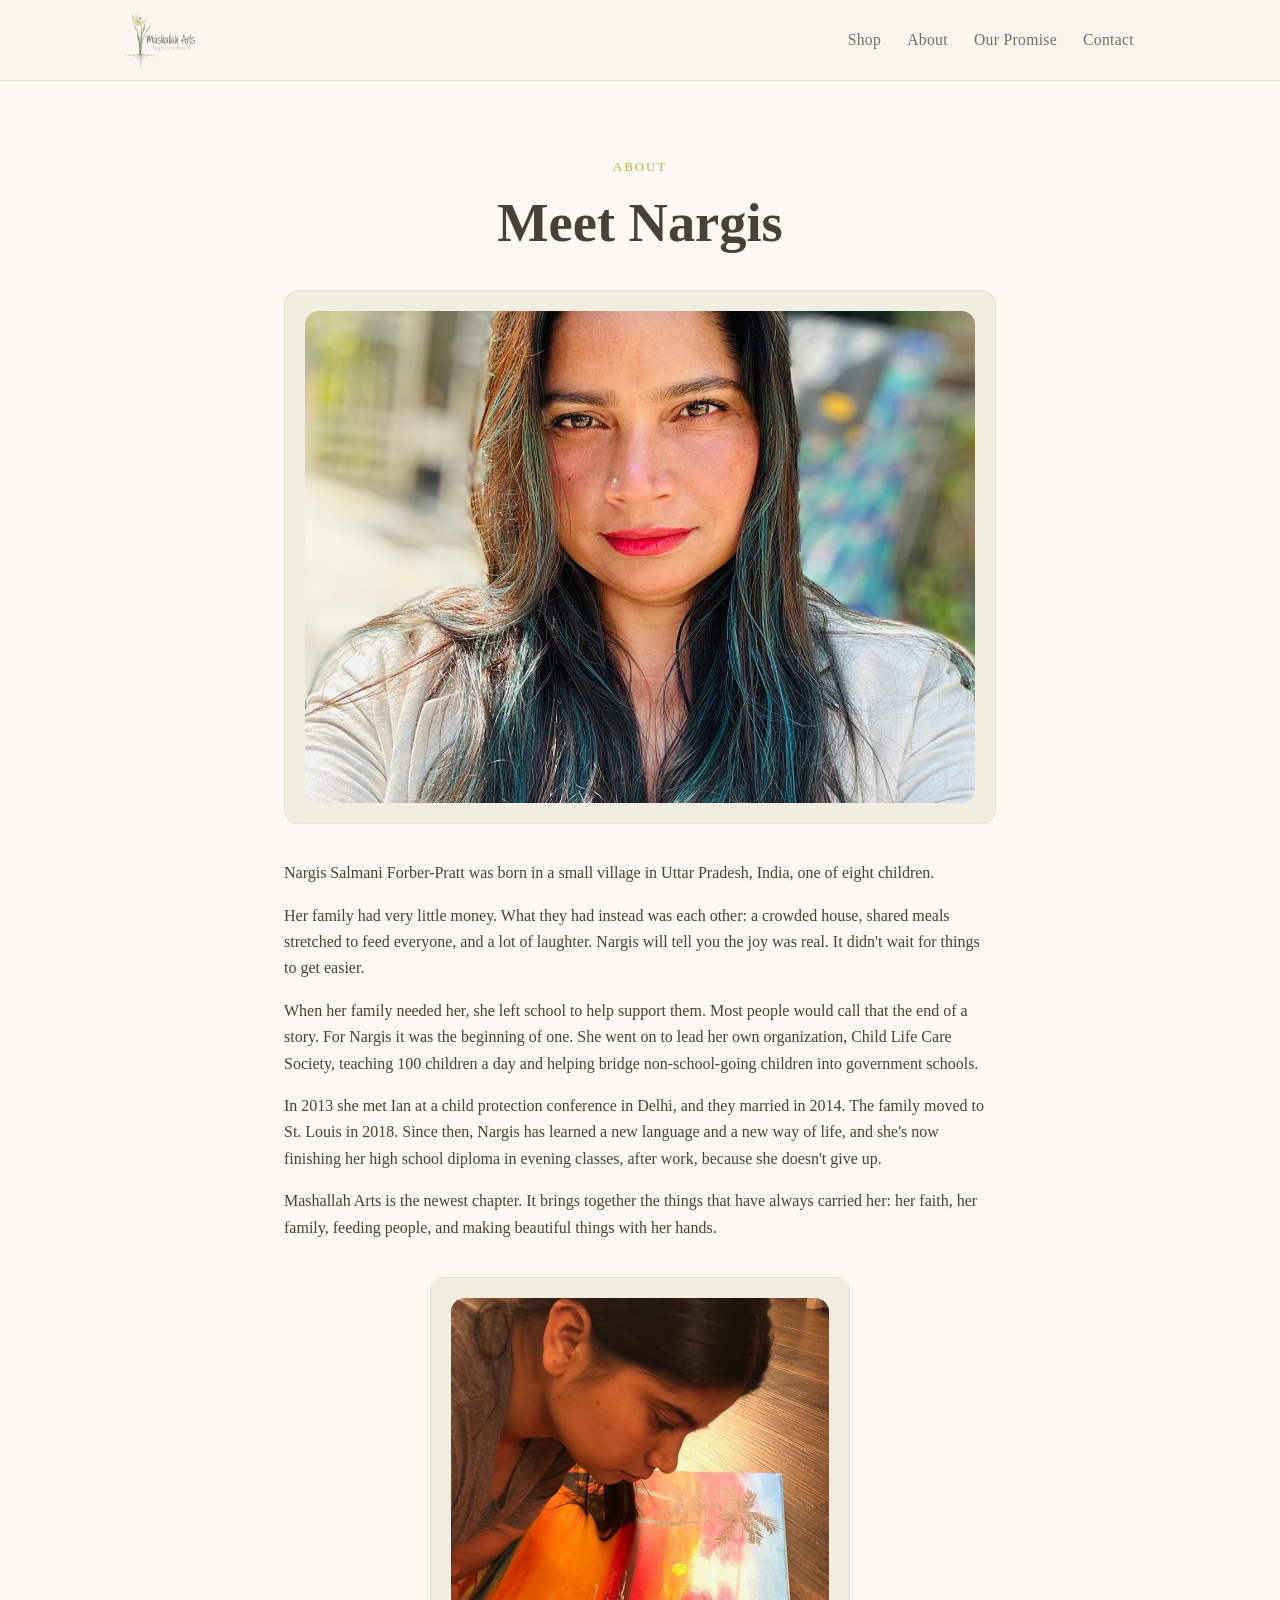
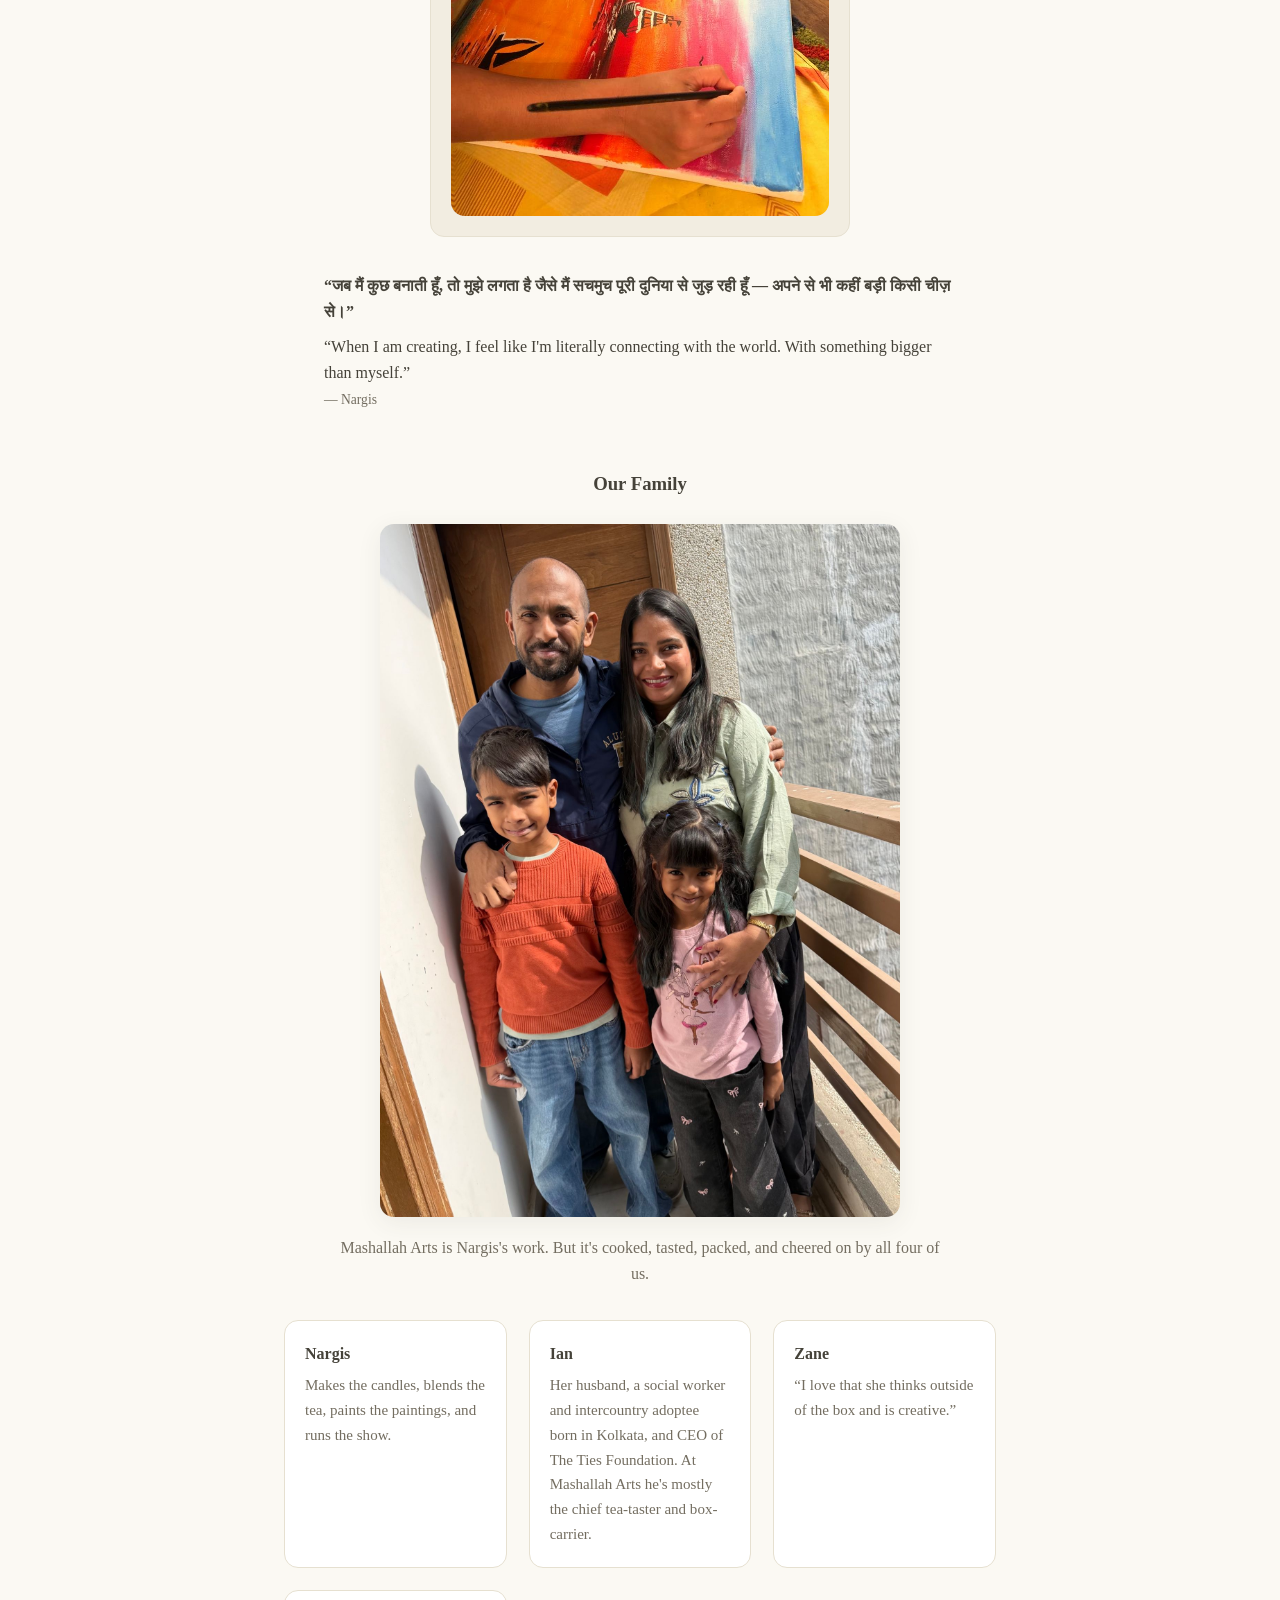
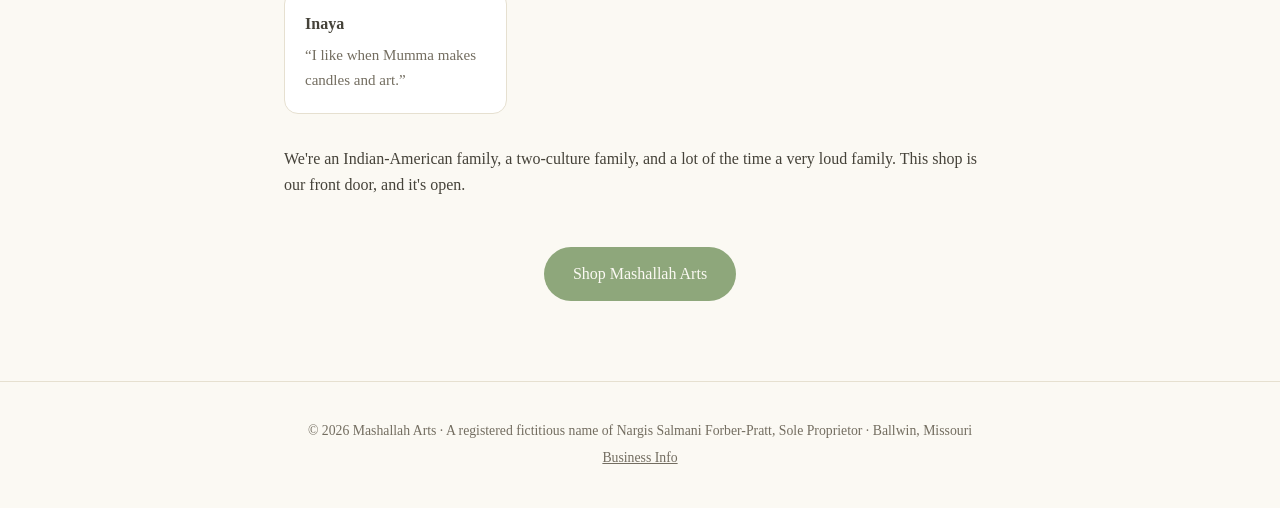
==== commit edda3fb9: "Update Zane's quote and add Inaya's quote" ====
--- a/about.html
+++ b/about.html
@@ -75,11 +75,11 @@
       </div>
       <div class="person">
         <h4>Zane</h4>
-        <p>&ldquo;I love when Mom involves me with her projects. She taught me to make rotis at an early age.&rdquo;</p>
+        <p>&ldquo;I love that she thinks outside of the box and is creative.&rdquo;</p>
       </div>
       <div class="person">
         <h4>Inaya</h4>
-        <p><span class="placeholder">One fun line — a job she likes doing for the shop, or her favorite thing Mom makes</span></p>
+        <p>&ldquo;I like when Mumma makes candles and art.&rdquo;</p>
       </div>
     </div>
 
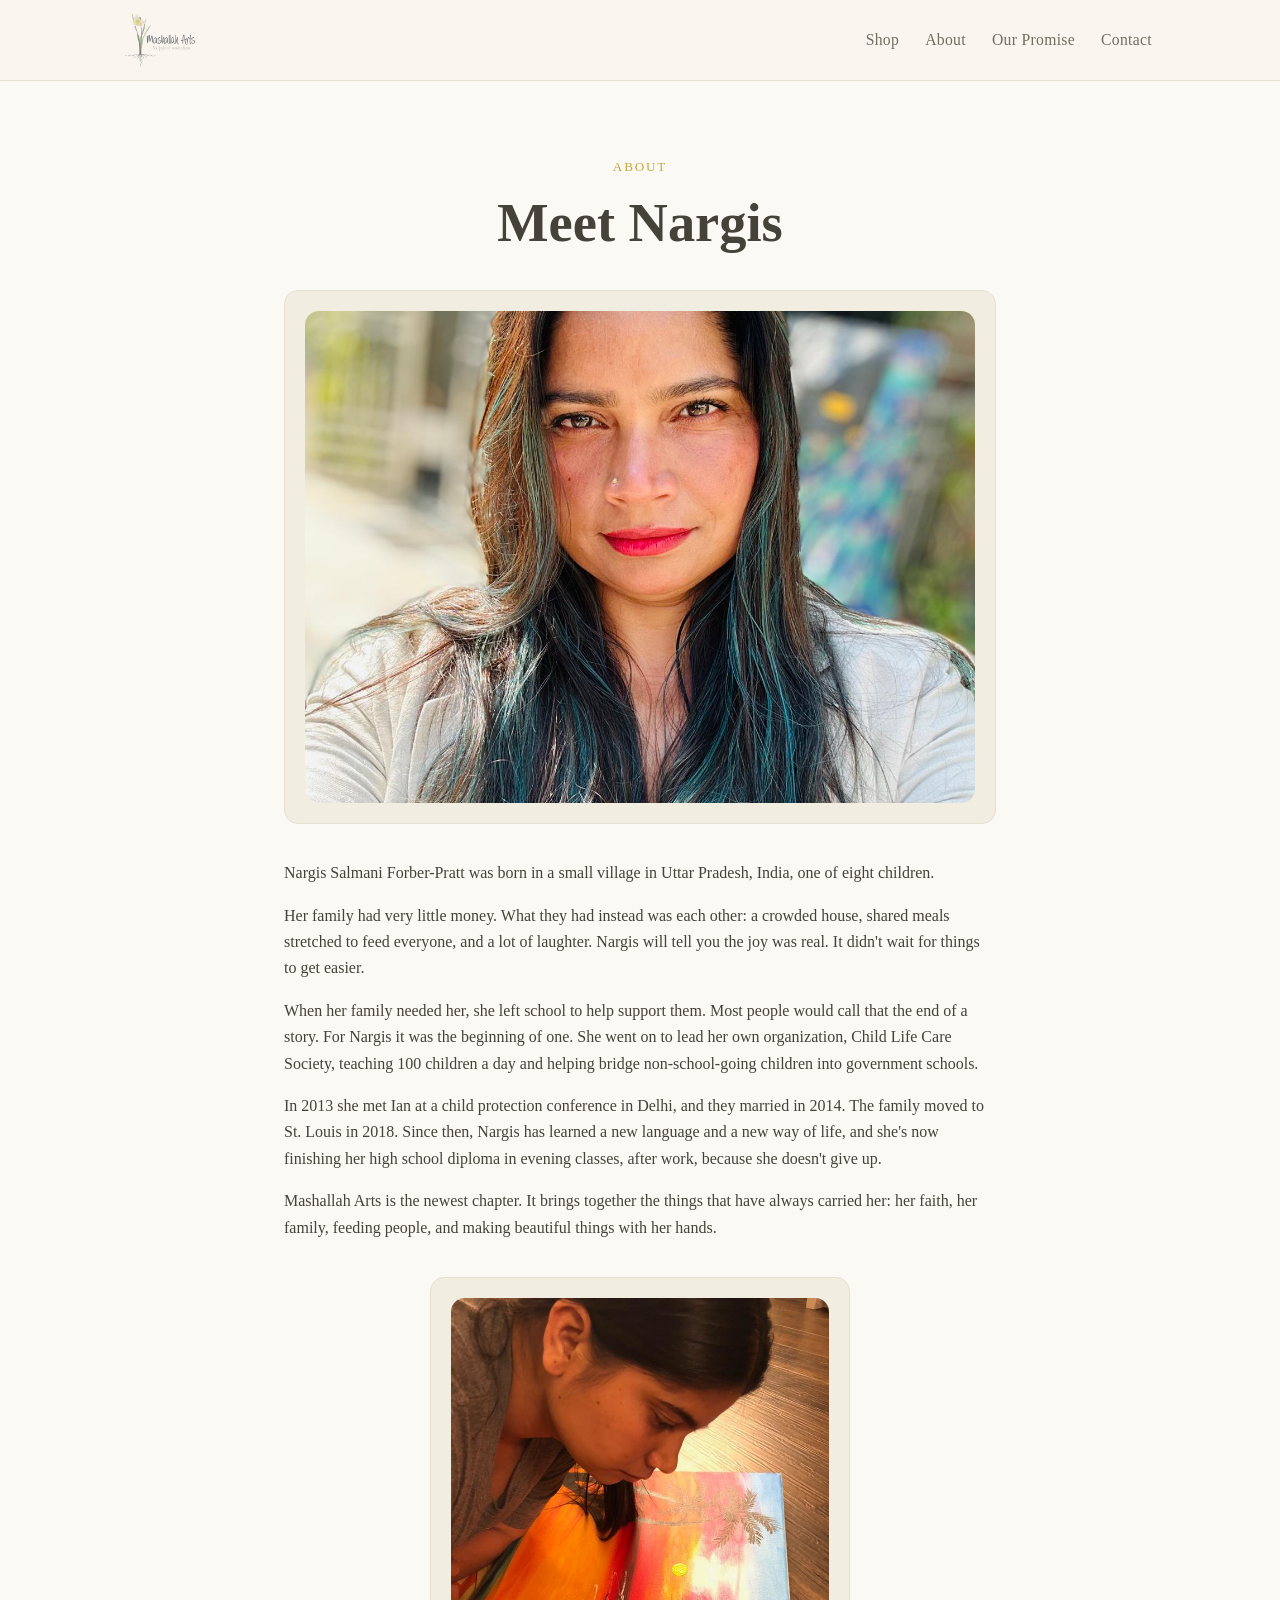
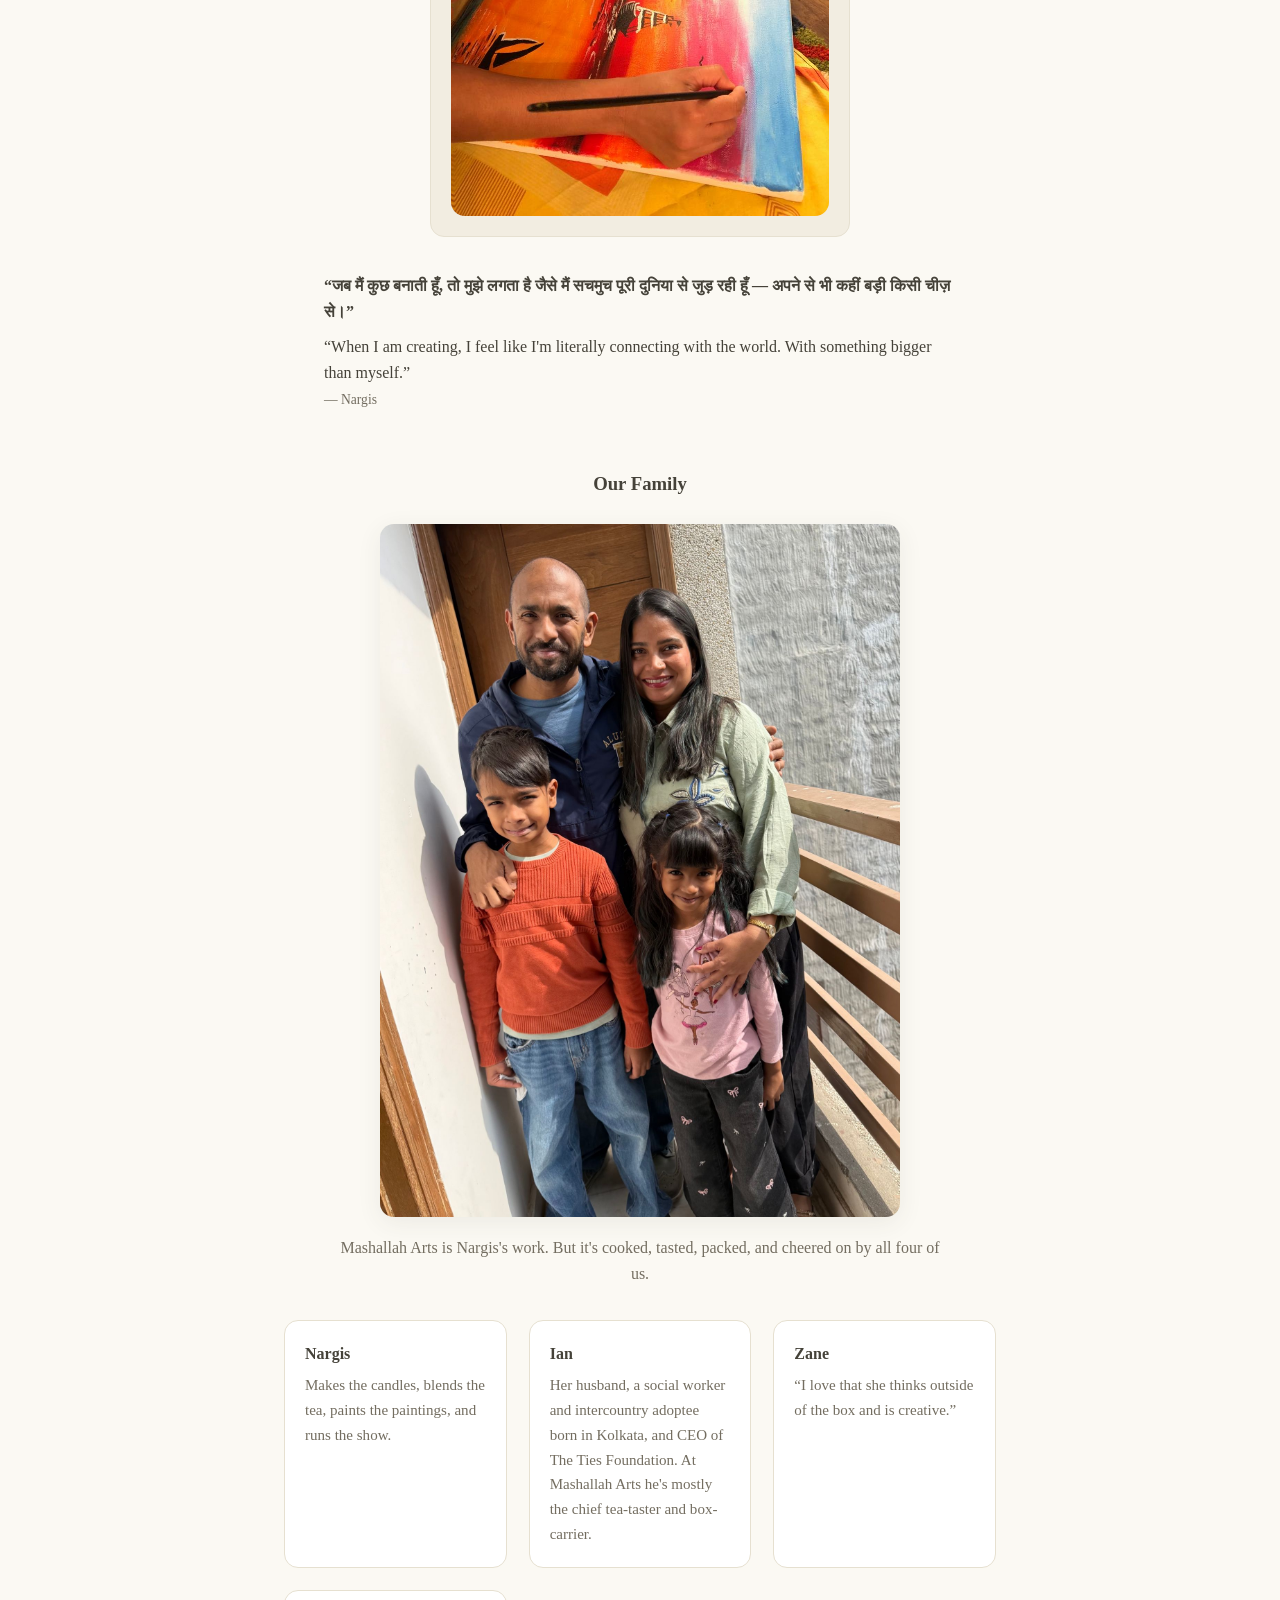
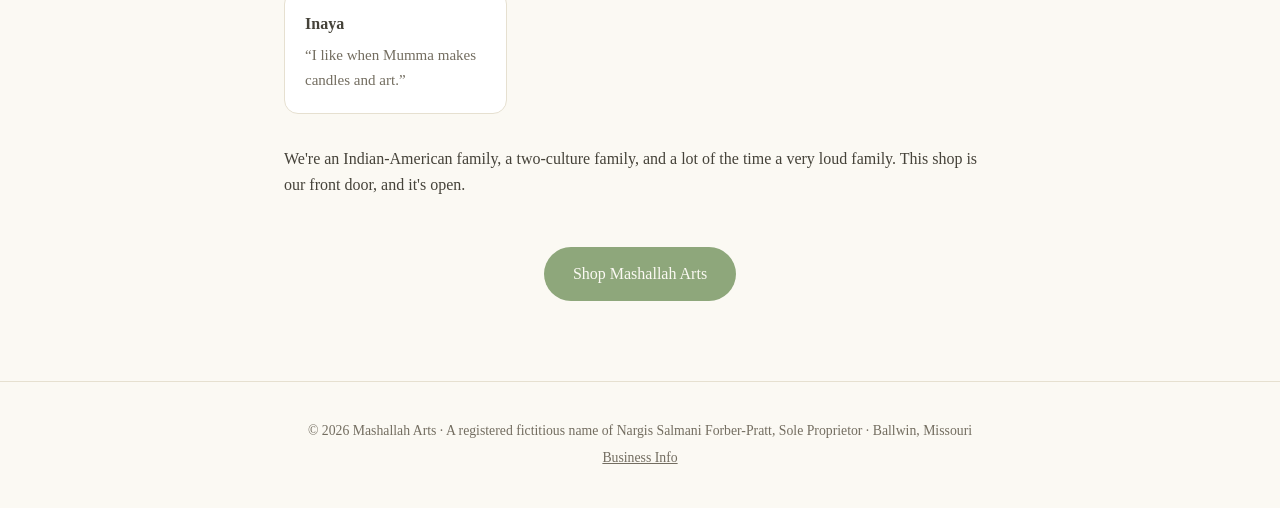
==== commit 8b6e07c0: "Remove yellow placeholders from Shop and Business Info, fix Google Translate wrap, fix hero logo con" ====
--- a/about.html
+++ b/about.html
@@ -5,6 +5,25 @@
 <meta name="viewport" content="width=device-width, initial-scale=1" />
 <title>Meet Nargis — Mashallah Arts</title>
 <meta name="description" content="Nargis Salmani Forber-Pratt's story, from a village in Uttar Pradesh to Mashallah Arts in Ballwin, Missouri, and the family behind it." />
+<link rel="icon" href="/favicon.ico" sizes="any" />
+<link rel="icon" type="image/png" sizes="32x32" href="/assets/images/favicon-32.png" />
+<link rel="icon" type="image/png" sizes="16x16" href="/assets/images/favicon-16.png" />
+<link rel="apple-touch-icon" href="/apple-touch-icon.png" />
+<link rel="icon" type="image/png" sizes="192x192" href="/assets/images/icon-192.png" />
+<meta name="theme-color" content="#8ea77b" />
+<link rel="canonical" href="https://mashallaharts.com/about.html" />
+<meta property="og:type" content="website" />
+<meta property="og:site_name" content="Mashallah Arts" />
+<meta property="og:title" content="Meet Nargis — Mashallah Arts" />
+<meta property="og:description" content="Nargis Salmani Forber-Pratt's story, from a village in Uttar Pradesh to Mashallah Arts in Ballwin, Missouri, and the family behind it." />
+<meta property="og:url" content="https://mashallaharts.com/about.html" />
+<meta property="og:image" content="https://mashallaharts.com/assets/images/og-image.jpg" />
+<meta property="og:image:width" content="1200" />
+<meta property="og:image:height" content="630" />
+<meta name="twitter:card" content="summary_large_image" />
+<meta name="twitter:title" content="Meet Nargis — Mashallah Arts" />
+<meta name="twitter:description" content="Nargis Salmani Forber-Pratt's story, from a village in Uttar Pradesh to Mashallah Arts in Ballwin, Missouri, and the family behind it." />
+<meta name="twitter:image" content="https://mashallaharts.com/assets/images/og-image.jpg" />
 <link rel="stylesheet" href="assets/style.css" />
 </head>
 <body>
--- a/assets/style.css
+++ b/assets/style.css
@@ -79,9 +79,27 @@
   display: block;
 }
 
+header.site-header.transparent .brand-mark {
+  background: rgba(24, 21, 18, 0.4);
+  backdrop-filter: blur(8px);
+  -webkit-backdrop-filter: blur(8px);
+  border-radius: 14px;
+  padding: 8px 14px;
+  transition: background 0.3s ease, padding 0.3s ease;
+}
 header.site-header.transparent .brand-mark img {
-  height: 110px;
-  filter: drop-shadow(0 2px 10px rgba(0,0,0,0.45));
+  height: 82px;
+  filter: drop-shadow(0 1px 4px rgba(0,0,0,0.3));
+}
+header.site-header.transparent.scrolled .brand-mark {
+  background: transparent;
+  backdrop-filter: none;
+  -webkit-backdrop-filter: none;
+  padding: 0;
+}
+header.site-header.transparent.scrolled .brand-mark img {
+  filter: none;
+  height: 56px;
 }
 
 @media (max-width: 760px) {
@@ -91,18 +109,29 @@
 
 /* Google Translate widget */
 #google_translate_element {
-  margin-left: 18px;
-  display: inline-block;
-  vertical-align: middle;
-}
-.goog-te-gadget { font-family: inherit !important; font-size: 0 !important; }
+  display: inline-flex;
+  align-items: center;
+  line-height: 1;
+}
+.goog-te-gadget {
+  font-family: inherit !important;
+  display: inline-flex !important;
+  align-items: center;
+}
+/* Hide Google's "powered by" attribution row so the widget stays one compact line */
+.goog-te-gadget > span,
+.goog-logo-link,
+.goog-te-gadget-icon {
+  display: none !important;
+}
 .goog-te-gadget .goog-te-combo {
-  font-size: 0.86rem;
-  padding: 6px 10px;
+  font-size: 0.82rem;
+  padding: 5px 10px;
   border-radius: 999px;
   border: 1px solid var(--line);
   background: #fffdf8;
   color: var(--ink);
+  margin: 0;
 }
 header.site-header.transparent .goog-te-gadget .goog-te-combo {
   background: rgba(255,255,255,0.15);
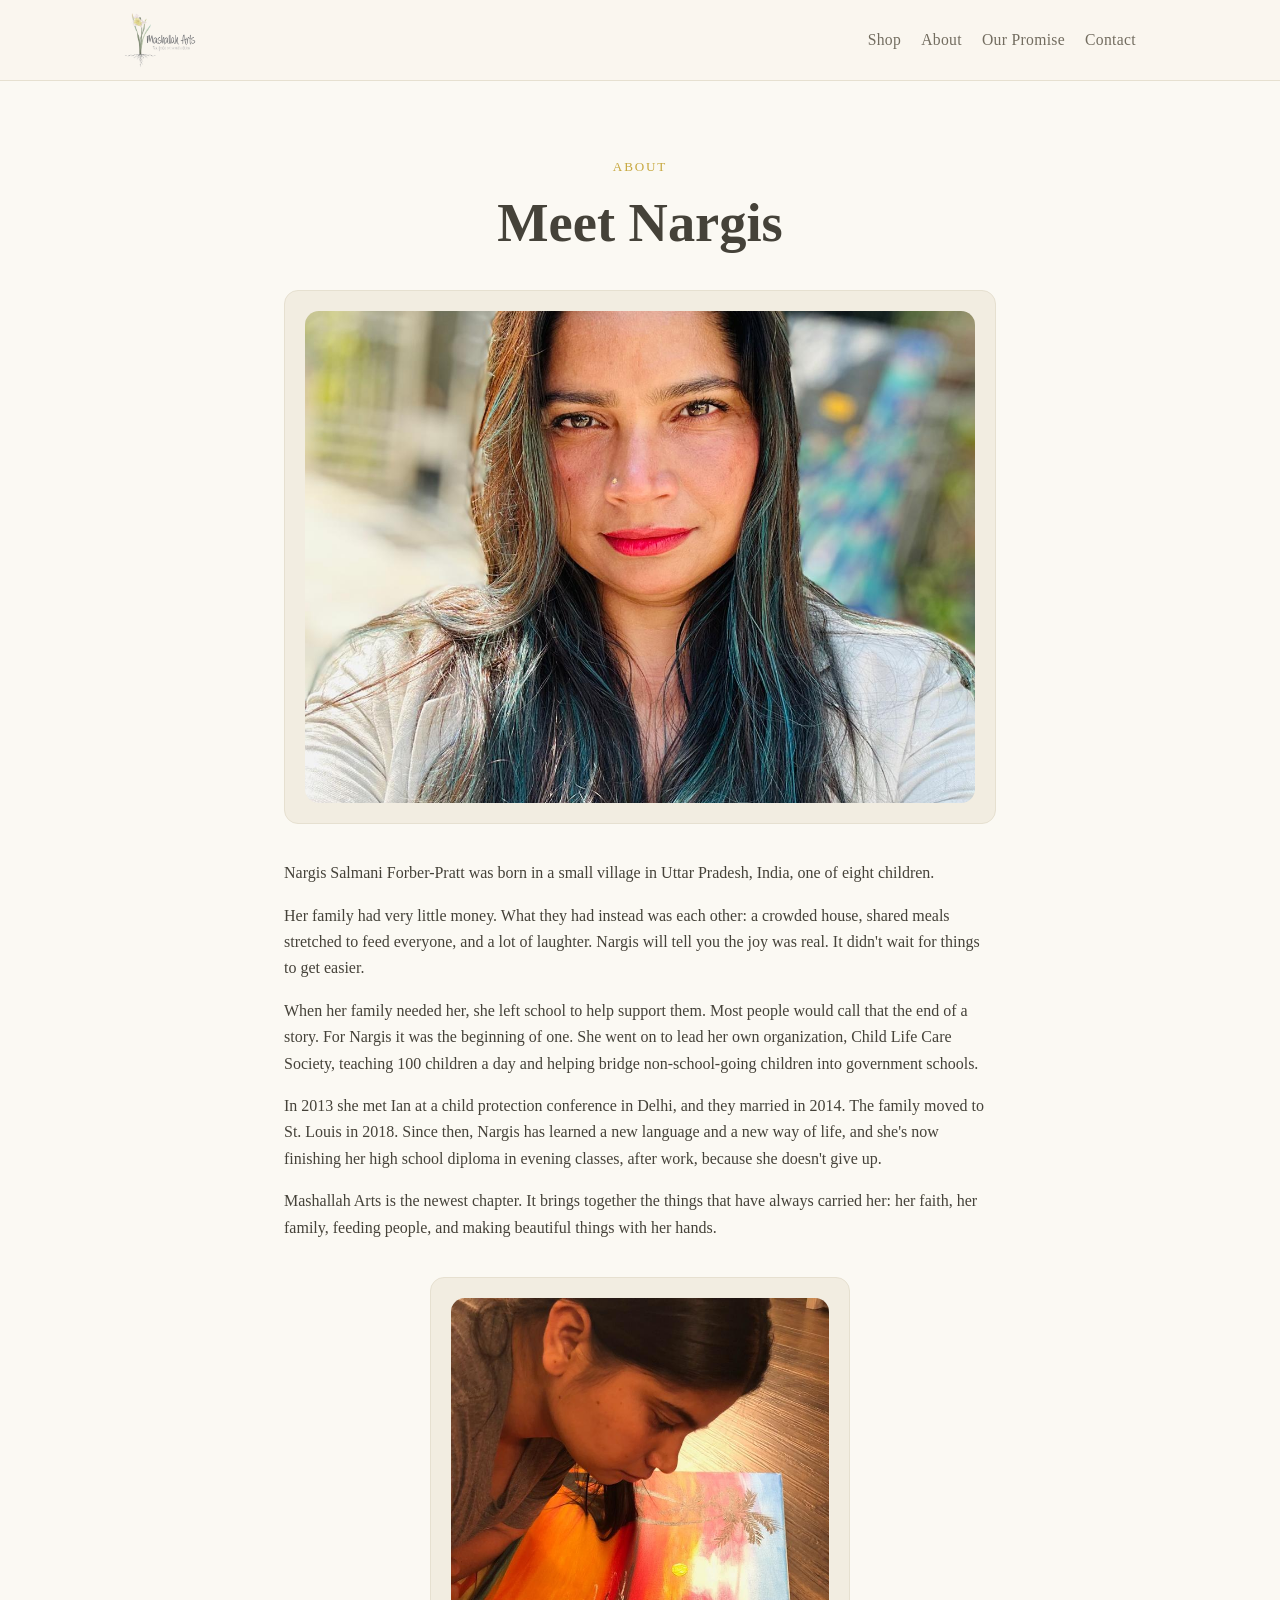
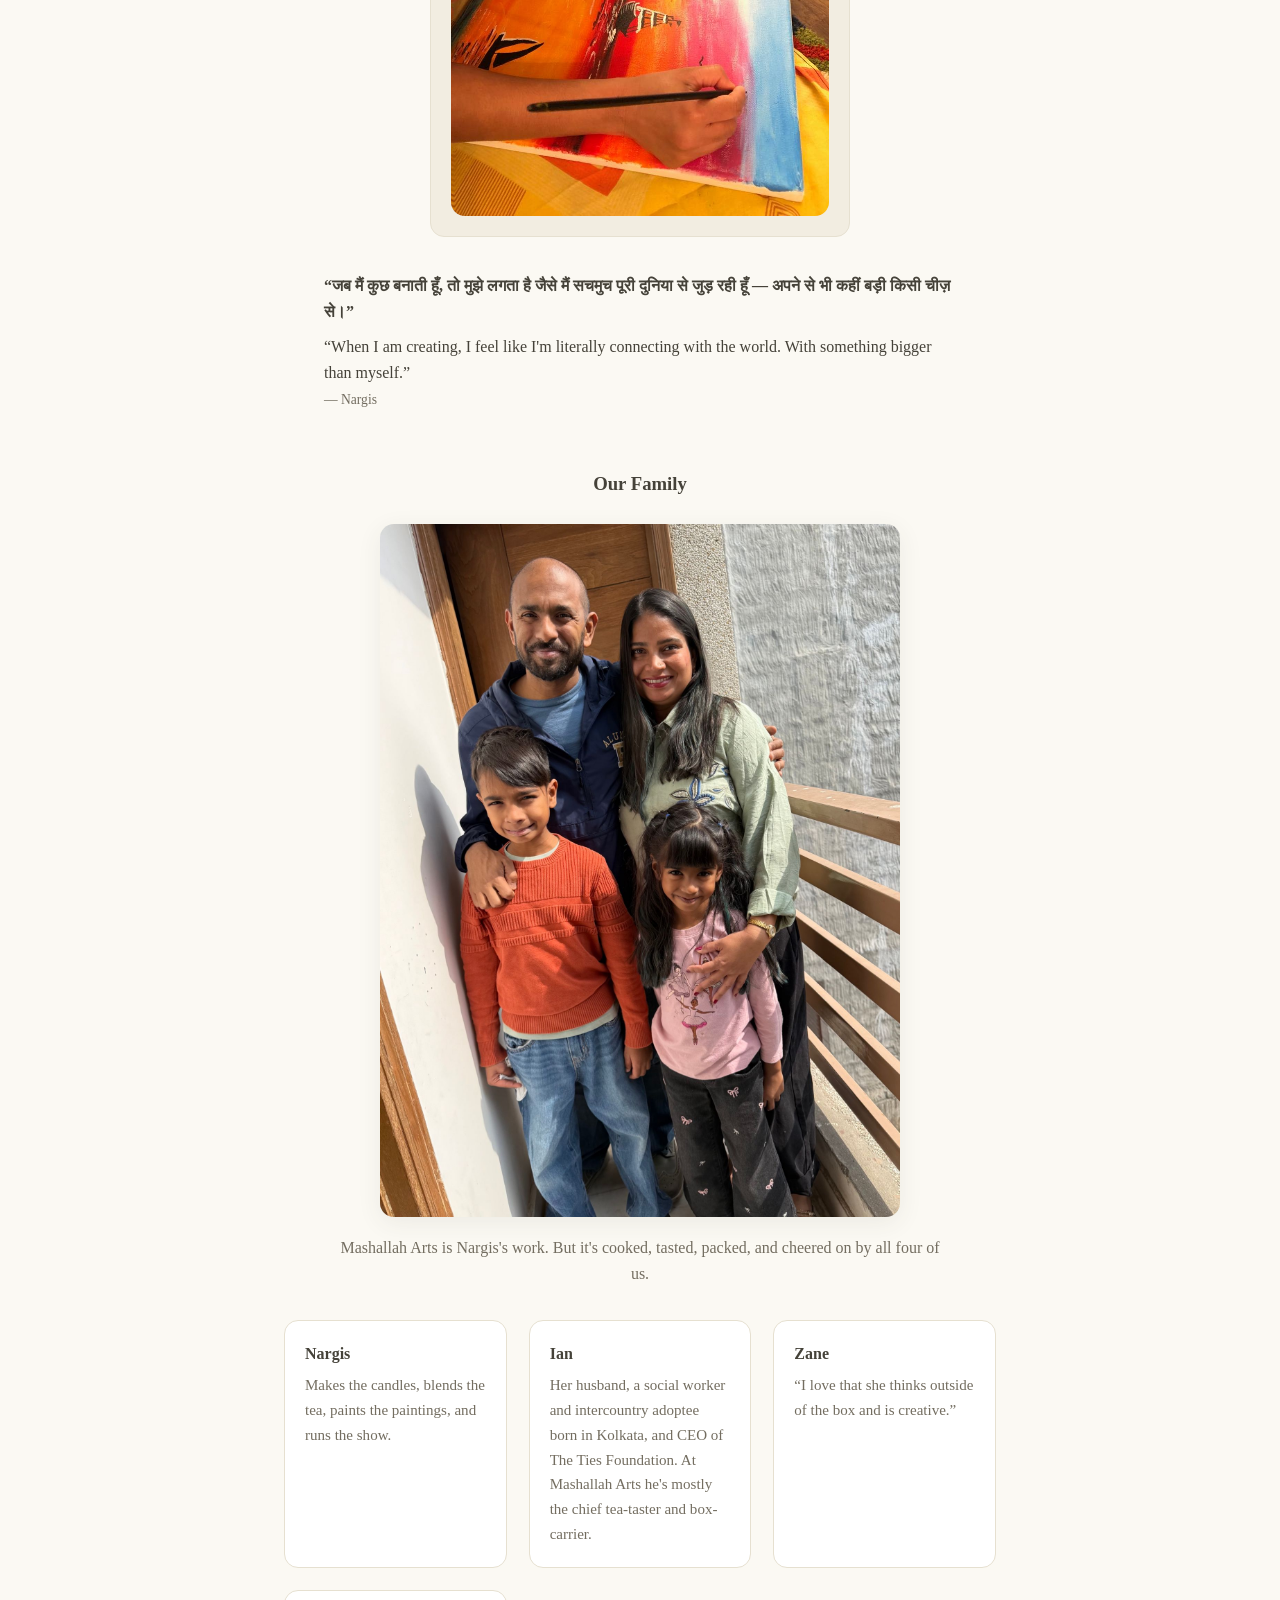
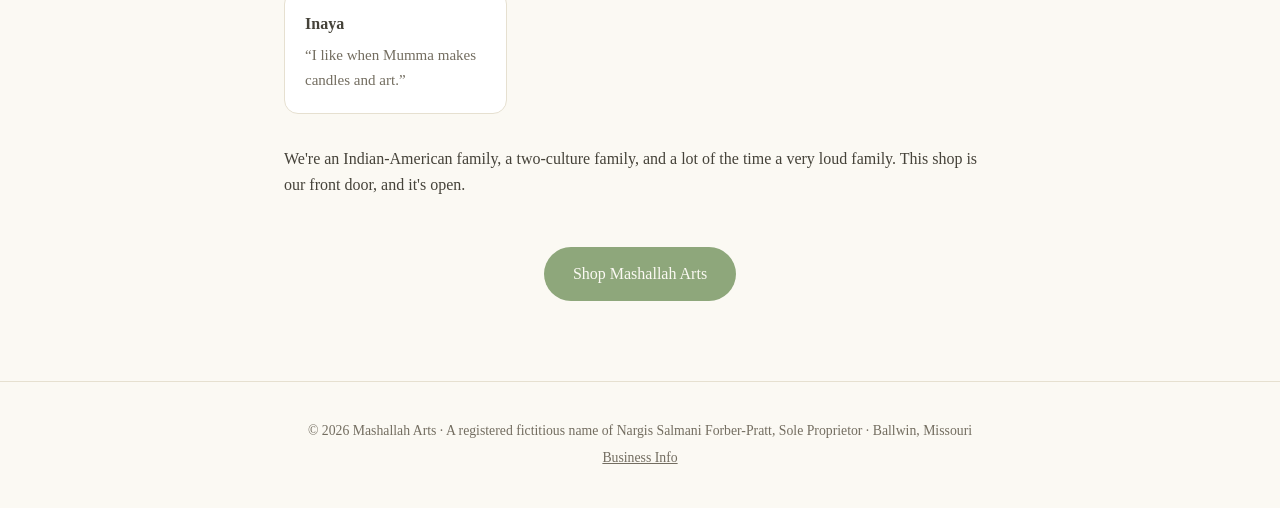
==== commit 058f509a: "Fix contact form styling, switch all internal links to clean URLs matching vercel.json config, add r" ====
--- a/about.html
+++ b/about.html
@@ -11,12 +11,12 @@
 <link rel="apple-touch-icon" href="/apple-touch-icon.png" />
 <link rel="icon" type="image/png" sizes="192x192" href="/assets/images/icon-192.png" />
 <meta name="theme-color" content="#8ea77b" />
-<link rel="canonical" href="https://mashallaharts.com/about.html" />
+<link rel="canonical" href="https://mashallaharts.com/about" />
 <meta property="og:type" content="website" />
 <meta property="og:site_name" content="Mashallah Arts" />
 <meta property="og:title" content="Meet Nargis — Mashallah Arts" />
 <meta property="og:description" content="Nargis Salmani Forber-Pratt's story, from a village in Uttar Pradesh to Mashallah Arts in Ballwin, Missouri, and the family behind it." />
-<meta property="og:url" content="https://mashallaharts.com/about.html" />
+<meta property="og:url" content="https://mashallaharts.com/about" />
 <meta property="og:image" content="https://mashallaharts.com/assets/images/og-image.jpg" />
 <meta property="og:image:width" content="1200" />
 <meta property="og:image:height" content="630" />
@@ -30,14 +30,14 @@
 
 <header class="site-header" id="siteHeader">
   <div class="nav-row">
-    <a class="brand" href="index.html">
+    <a class="brand" href="/">
       <span class="brand-mark"><img src="assets/images/logo-wordmark.png" alt="Mashallah Arts logo" /></span>
     </a>
     <nav class="main-nav">
-      <a href="shop.html">Shop</a>
-      <a href="about.html">About</a>
-      <a href="heard-and-seen.html">Our Promise</a>
-      <a href="contact.html">Contact</a>
+      <a href="/shop">Shop</a>
+      <a href="/about">About</a>
+      <a href="/heard-and-seen">Our Promise</a>
+      <a href="/contact">Contact</a>
       <div id="google_translate_element"></div>
     </nav>
   </div>
@@ -105,7 +105,7 @@
     <p style="margin-top: 32px;">We're an Indian-American family, a two-culture family, and a lot of the time a very loud family. This shop is our front door, and it's open.</p>
 
     <p style="text-align:center; margin-top: 48px;">
-      <a class="btn btn-primary" href="shop.html">Shop Mashallah Arts</a>
+      <a class="btn btn-primary" href="/shop">Shop Mashallah Arts</a>
     </p>
   </div>
 </section>
@@ -113,7 +113,7 @@
 <footer class="site-footer">
   <div class="container">
     <p>&copy; <span id="year"></span> Mashallah Arts &middot; A registered fictitious name of Nargis Salmani Forber-Pratt, Sole Proprietor &middot; Ballwin, Missouri</p>
-    <p class="footer-links"><a href="business-info.html">Business Info</a></p>
+    <p class="footer-links"><a href="/business-info">Business Info</a></p>
   </div>
 </footer>
 
--- a/assets/style.css
+++ b/assets/style.css
@@ -67,6 +67,16 @@
   font-weight: 700;
   color: var(--ink);
   text-decoration: none;
+  flex-shrink: 0;
+}
+
+nav.main-nav {
+  display: flex;
+  align-items: center;
+  flex-wrap: wrap;
+  justify-content: flex-end;
+  gap: 6px 20px;
+  min-width: 0;
 }
 
 .brand-mark {
@@ -117,20 +127,25 @@
   font-family: inherit !important;
   display: inline-flex !important;
   align-items: center;
-}
-/* Hide Google's "powered by" attribution row so the widget stays one compact line */
+  font-size: 0 !important;
+  color: transparent !important;
+}
+/* Hide Google's "powered by" attribution (icon + link + any stray text) so only the dropdown shows */
 .goog-te-gadget > span,
+.goog-te-gadget img,
+.goog-te-gadget a,
 .goog-logo-link,
 .goog-te-gadget-icon {
   display: none !important;
 }
 .goog-te-gadget .goog-te-combo {
-  font-size: 0.82rem;
+  display: inline-block !important;
+  font-size: 0.82rem !important;
   padding: 5px 10px;
   border-radius: 999px;
   border: 1px solid var(--line);
   background: #fffdf8;
-  color: var(--ink);
+  color: var(--ink) !important;
   margin: 0;
 }
 header.site-header.transparent .goog-te-gadget .goog-te-combo {
@@ -142,11 +157,11 @@
 body { top: 0 !important; }
 
 nav.main-nav a {
-  margin-left: 22px;
   text-decoration: none;
   color: var(--ink-soft);
   font-size: 0.98rem;
   letter-spacing: 0.02em;
+  white-space: nowrap;
 }
 
 nav.main-nav a:hover { color: var(--leaf-dark); }
@@ -443,6 +458,39 @@
 
 .step h3 { margin: 0 0 6px; font-size: 1.05rem; }
 .step p { margin: 0; color: var(--ink-soft); font-size: 0.94rem; }
+
+/* Contact form */
+.contact-form {
+  display: flex;
+  flex-direction: column;
+}
+.contact-form label {
+  display: block;
+  font-weight: 600;
+  margin: 18px 0 6px;
+}
+.contact-form label:first-of-type { margin-top: 0; }
+.contact-form input,
+.contact-form select,
+.contact-form textarea {
+  width: 100%;
+  display: block;
+  font-family: inherit;
+  font-size: 1rem;
+  color: var(--ink);
+  background: #fff;
+  border: 1px solid var(--line);
+  border-radius: 8px;
+  padding: 11px 14px;
+}
+.contact-form textarea { resize: vertical; line-height: 1.5; }
+.contact-form input:focus,
+.contact-form select:focus,
+.contact-form textarea:focus {
+  outline: none;
+  border-color: var(--leaf);
+}
+.contact-form button { align-self: flex-start; }
 
 /* Contact */
 .contact-box {
